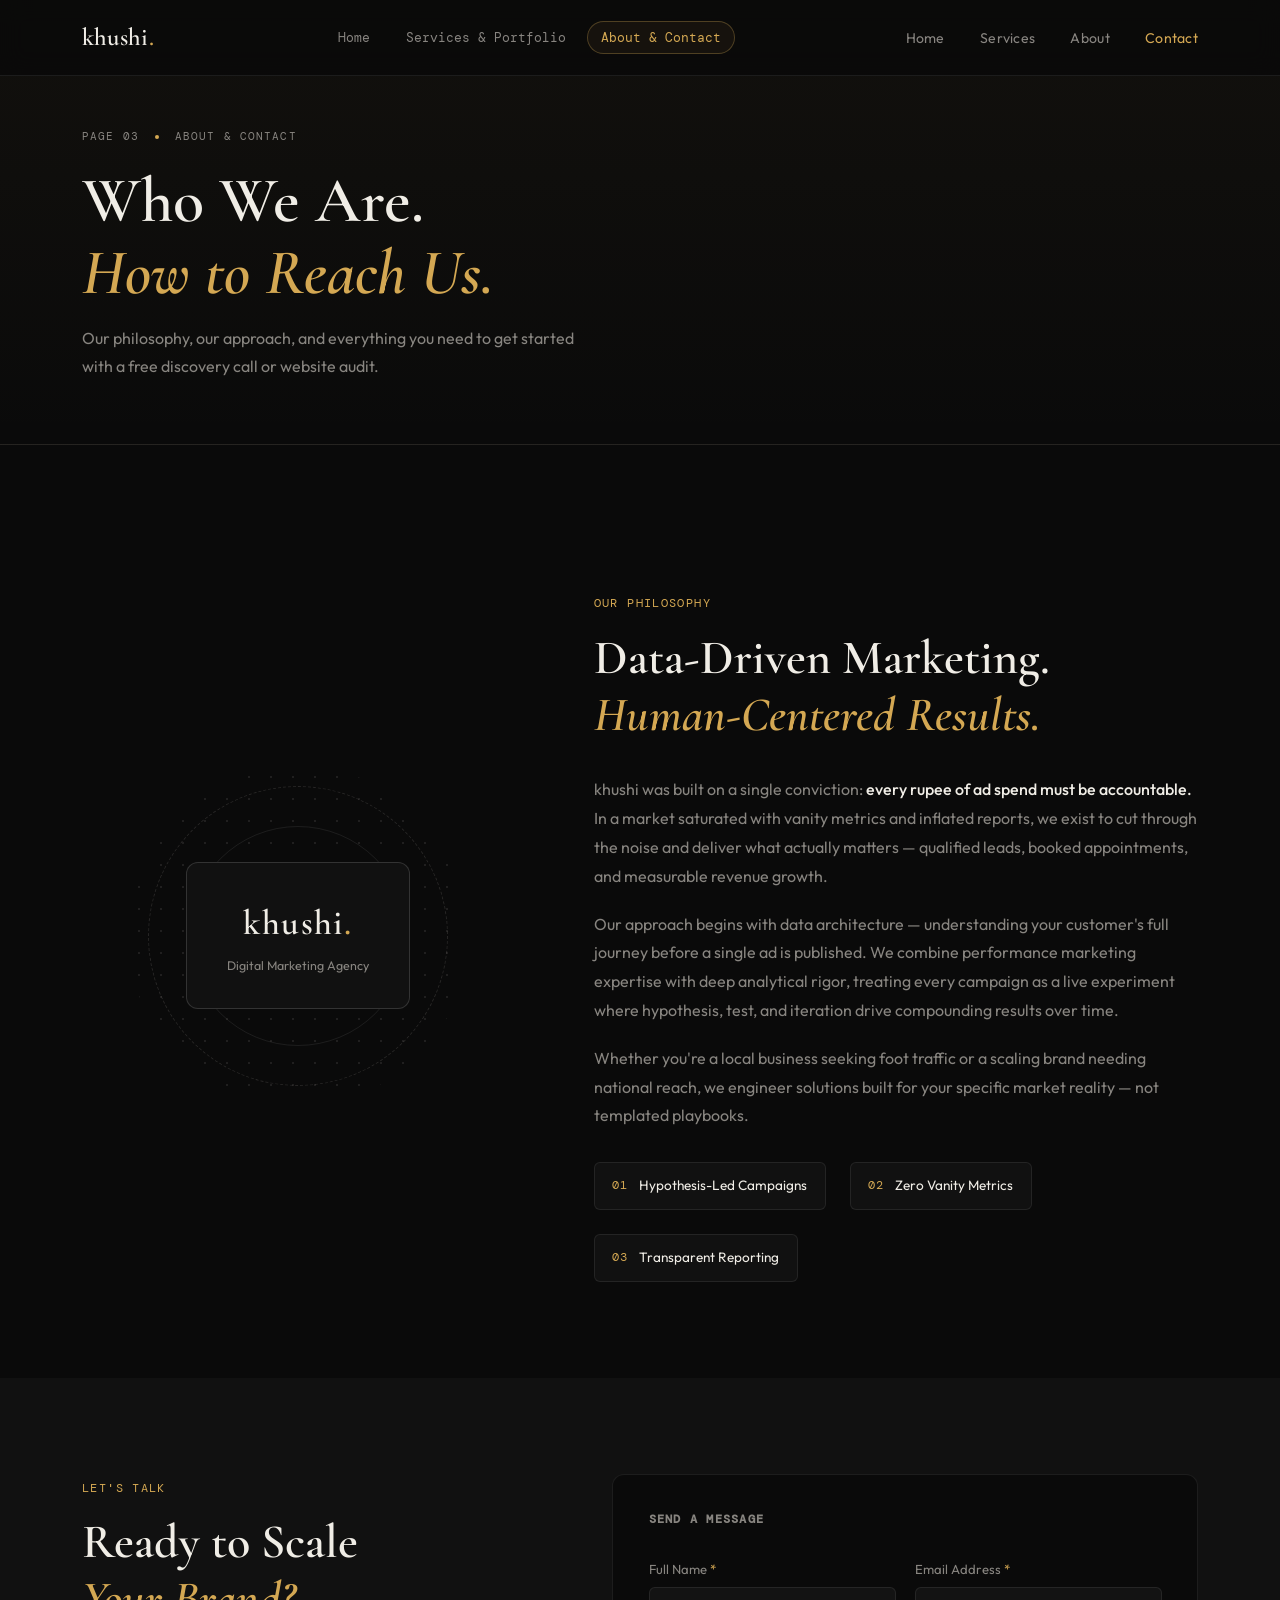
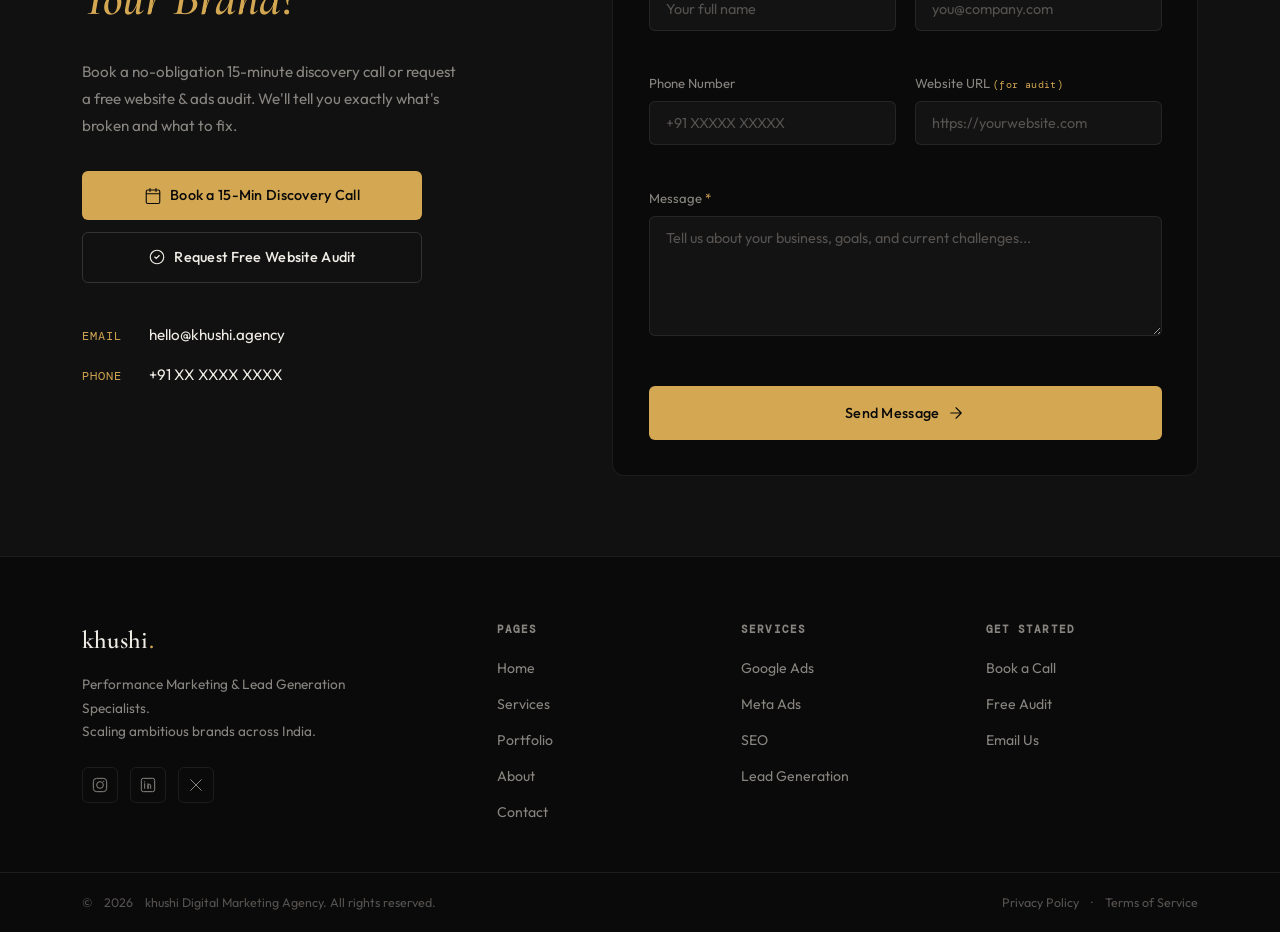
==== about-contact.html @ 688403a4 "Add files via upload" ====
<!DOCTYPE html>
<html lang="en">
<head>
  <meta charset="UTF-8" />
  <meta name="viewport" content="width=device-width, initial-scale=1.0" />
  <meta name="description" content="khushi — About our philosophy and contact us to start your campaign." />
  <title>khushi | About & Contact</title>
  <link rel="preconnect" href="https://fonts.googleapis.com" />
  <link rel="preconnect" href="https://fonts.gstatic.com" crossorigin />
  <link href="https://fonts.googleapis.com/css2?family=Cormorant+Garamond:ital,wght@0,300;0,400;0,600;0,700;1,300;1,400&family=Outfit:wght@300;400;500;600&family=DM+Mono:wght@300;400;500&display=swap" rel="stylesheet" />
  <link rel="stylesheet" href="style.css" />
</head>
<body>

  <!-- HEADER -->
  <header class="site-header" role="banner">
    <nav class="navbar" aria-label="Primary navigation">
      <a href="index.html" class="nav-logo" aria-label="khushi home">
        <span class="logo-text">khushi<span class="logo-dot">.</span></span>
      </a>
      <div class="page-nav" role="navigation" aria-label="Page navigation">
        <a href="index.html" class="page-nav-link">Home</a>
        <a href="services-portfolio.html" class="page-nav-link">Services &amp; Portfolio</a>
        <a href="about-contact.html" class="page-nav-link current">About &amp; Contact</a>
      </div>
      <ul class="nav-links" role="list">
        <li><a href="index.html" class="nav-link">Home</a></li>
        <li><a href="services-portfolio.html" class="nav-link">Services</a></li>
        <li><a href="#about" class="nav-link active">About</a></li>
        <li><a href="#contact" class="nav-link nav-cta">Contact</a></li>
      </ul>
      <button class="burger" aria-label="Toggle navigation menu" aria-expanded="false">
        <span class="burger-bar"></span>
        <span class="burger-bar"></span>
        <span class="burger-bar"></span>
      </button>
    </nav>
  </header>

  <main id="main-content">

    <!-- PAGE HERO -->
    <section class="page-hero">
      <div class="container">
        <div class="page-hero-eyebrow">
          <span>Page 03</span>
          <div class="page-hero-dot"></div>
          <span>About &amp; Contact</span>
        </div>
        <h1 class="page-hero-title">
          Who We Are.<br /><em>How to Reach Us.</em>
        </h1>
        <p class="page-hero-sub">Our philosophy, our approach, and everything you need to get started with a free discovery call or website audit.</p>
      </div>
    </section>

    <!-- ABOUT -->
    <section id="about" class="about" aria-labelledby="about-heading">
      <div class="container about-inner">
        <div class="about-visual reveal" aria-hidden="true">
          <div class="about-badge-wrap">
            <div class="about-badge">
              <span class="badge-main mono">khushi<span>.</span></span>
              <span class="badge-sub">Digital Marketing Agency</span>
            </div>
            <div class="about-ring about-ring-1"></div>
            <div class="about-ring about-ring-2"></div>
            <div class="about-dots-grid"></div>
          </div>
        </div>

        <div class="about-content">
          <div class="section-header section-header--left reveal">
            <span class="section-eyebrow mono">Our Philosophy</span>
            <h2 id="about-heading" class="section-title">
              Data-Driven Marketing.<br /><em>Human-Centered Results.</em>
            </h2>
          </div>

          <div class="about-body reveal reveal-delay-1">
            <p>
              khushi was built on a single conviction: <strong>every rupee of ad spend must be accountable.</strong> In a market saturated with vanity metrics and inflated reports, we exist to cut through the noise and deliver what actually matters — qualified leads, booked appointments, and measurable revenue growth.
            </p>
            <p>
              Our approach begins with data architecture — understanding your customer's full journey before a single ad is published. We combine performance marketing expertise with deep analytical rigor, treating every campaign as a live experiment where hypothesis, test, and iteration drive compounding results over time.
            </p>
            <p>
              Whether you're a local business seeking foot traffic or a scaling brand needing national reach, we engineer solutions built for your specific market reality — not templated playbooks.
            </p>
          </div>

          <div class="about-pillars reveal reveal-delay-2">
            <div class="pillar">
              <span class="pillar-icon mono">01</span>
              <span class="pillar-text">Hypothesis-Led Campaigns</span>
            </div>
            <div class="pillar">
              <span class="pillar-icon mono">02</span>
              <span class="pillar-text">Zero Vanity Metrics</span>
            </div>
            <div class="pillar">
              <span class="pillar-icon mono">03</span>
              <span class="pillar-text">Transparent Reporting</span>
            </div>
          </div>
        </div>
      </div>
    </section>

    <!-- CONTACT -->
    <section id="contact" class="contact" aria-labelledby="contact-heading">
      <div class="container contact-inner">

        <div class="contact-info reveal">
          <div class="section-header section-header--left">
            <span class="section-eyebrow mono">Let's Talk</span>
            <h2 id="contact-heading" class="section-title">
              Ready to Scale<br /><em>Your Brand?</em>
            </h2>
          </div>
          <p class="contact-sub">
            Book a no-obligation 15-minute discovery call or request a free website &amp; ads audit. We'll tell you exactly what's broken and what to fix.
          </p>

          <div class="contact-cta-stack">
            <a href="https://calendly.com/khushi-agency/15min" target="_blank" rel="noopener noreferrer" class="btn btn-primary contact-cta-btn" aria-label="Book on Calendly">
              <svg class="btn-icon" viewBox="0 0 24 24" fill="none" xmlns="http://www.w3.org/2000/svg" aria-hidden="true">
                <rect x="3" y="4" width="18" height="18" rx="2" stroke="currentColor" stroke-width="1.5" fill="none"/>
                <path d="M3 9h18M8 2v4M16 2v4" stroke="currentColor" stroke-width="1.5" stroke-linecap="round"/>
              </svg>
              Book a 15-Min Discovery Call
            </a>
            <a href="#contact-form" class="btn btn-outline contact-cta-btn" aria-label="Request a free audit">
              <svg class="btn-icon" viewBox="0 0 24 24" fill="none" xmlns="http://www.w3.org/2000/svg" aria-hidden="true">
                <path d="M9 12l2 2 4-4M21 12a9 9 0 11-18 0 9 9 0 0118 0z" stroke="currentColor" stroke-width="1.5" stroke-linecap="round" fill="none"/>
              </svg>
              Request Free Website Audit
            </a>
          </div>

          <address class="contact-details" aria-label="Contact information">
            <div class="contact-detail-item">
              <span class="mono contact-label">Email</span>
              <a href="mailto:hello@khushi.agency" class="contact-value">hello@khushi.agency</a>
            </div>
            <div class="contact-detail-item">
              <span class="mono contact-label">Phone</span>
              <a href="tel:+91XXXXXXXXXX" class="contact-value">+91 XX XXXX XXXX</a>
            </div>
          </address>
        </div>

        <div class="contact-form-wrap reveal reveal-delay-1">
          <form id="contact-form" class="contact-form" novalidate aria-labelledby="form-heading">
            <h3 id="form-heading" class="form-heading mono">Send a Message</h3>

            <div class="form-row">
              <div class="form-group">
                <label for="name" class="form-label">Full Name <span aria-label="required">*</span></label>
                <input type="text" id="name" name="name" class="form-input" placeholder="Your full name" required autocomplete="name" />
                <span class="form-error" aria-live="polite" id="name-error"></span>
              </div>
              <div class="form-group">
                <label for="email" class="form-label">Email Address <span aria-label="required">*</span></label>
                <input type="email" id="email" name="email" class="form-input" placeholder="you@company.com" required autocomplete="email" />
                <span class="form-error" aria-live="polite" id="email-error"></span>
              </div>
            </div>

            <div class="form-row">
              <div class="form-group">
                <label for="phone" class="form-label">Phone Number</label>
                <input type="tel" id="phone" name="phone" class="form-input" placeholder="+91 XXXXX XXXXX" autocomplete="tel" />
              </div>
              <div class="form-group">
                <label for="website" class="form-label">Website URL <span class="label-hint mono">(for audit)</span></label>
                <input type="url" id="website" name="website" class="form-input" placeholder="https://yourwebsite.com" autocomplete="url" />
                <span class="form-error" aria-live="polite" id="website-error"></span>
              </div>
            </div>

            <div class="form-group">
              <label for="message" class="form-label">Message <span aria-label="required">*</span></label>
              <textarea id="message" name="message" class="form-input form-textarea" placeholder="Tell us about your business, goals, and current challenges..." required rows="5"></textarea>
              <span class="form-error" aria-live="polite" id="message-error"></span>
            </div>

            <button type="submit" class="btn btn-primary btn-submit">
              Send Message
              <svg class="btn-arrow" viewBox="0 0 24 24" fill="none" xmlns="http://www.w3.org/2000/svg" aria-hidden="true">
                <path d="M5 12h14M12 5l7 7-7 7" stroke="currentColor" stroke-width="1.5" stroke-linecap="round" stroke-linejoin="round"/>
              </svg>
            </button>

            <div class="form-success" id="form-success" role="alert" aria-live="assertive" hidden>
              <svg viewBox="0 0 24 24" fill="none" xmlns="http://www.w3.org/2000/svg" aria-hidden="true">
                <path d="M9 12l2 2 4-4M21 12a9 9 0 11-18 0 9 9 0 0118 0z" stroke="currentColor" stroke-width="1.5" fill="none"/>
              </svg>
              Message sent! We'll be in touch within 24 hours.
            </div>
          </form>
        </div>

      </div>
    </section>

  </main>

  <!-- FOOTER -->
  <footer class="site-footer" role="contentinfo">
    <div class="container footer-inner">
      <div class="footer-brand">
        <a href="index.html" class="nav-logo footer-logo">
          <span class="logo-text">khushi<span class="logo-dot">.</span></span>
        </a>
        <p class="footer-tagline">Performance Marketing &amp; Lead Generation Specialists.<br />Scaling ambitious brands across India.</p>
        <div class="footer-social" aria-label="Social media links">
          <a href="https://www.instagram.com" target="_blank" rel="noopener noreferrer" class="social-link" aria-label="Instagram">
            <svg viewBox="0 0 24 24" fill="none" xmlns="http://www.w3.org/2000/svg"><rect x="2" y="2" width="20" height="20" rx="5" stroke="currentColor" stroke-width="1.5" fill="none"/><circle cx="12" cy="12" r="5" stroke="currentColor" stroke-width="1.5" fill="none"/><circle cx="17.5" cy="6.5" r="1" fill="currentColor"/></svg>
          </a>
          <a href="https://www.linkedin.com" target="_blank" rel="noopener noreferrer" class="social-link" aria-label="LinkedIn">
            <svg viewBox="0 0 24 24" fill="none" xmlns="http://www.w3.org/2000/svg"><rect x="2" y="2" width="20" height="20" rx="3" stroke="currentColor" stroke-width="1.5" fill="none"/><path d="M7 10v7M7 7v.5M12 17v-4a2 2 0 014 0v4M12 10v7" stroke="currentColor" stroke-width="1.5" stroke-linecap="round"/></svg>
          </a>
          <a href="https://twitter.com" target="_blank" rel="noopener noreferrer" class="social-link" aria-label="Twitter/X">
            <svg viewBox="0 0 24 24" fill="none" xmlns="http://www.w3.org/2000/svg"><path d="M4 4l16 16M4 20L20 4" stroke="currentColor" stroke-width="1.5" stroke-linecap="round"/></svg>
          </a>
        </div>
      </div>
      <nav class="footer-nav" aria-label="Footer links">
        <div class="footer-col">
          <h4 class="footer-col-title mono">Pages</h4>
          <ul role="list">
            <li><a href="index.html" class="footer-link">Home</a></li>
            <li><a href="services-portfolio.html" class="footer-link">Services</a></li>
            <li><a href="services-portfolio.html#portfolio" class="footer-link">Portfolio</a></li>
            <li><a href="about-contact.html" class="footer-link">About</a></li>
            <li><a href="#contact" class="footer-link">Contact</a></li>
          </ul>
        </div>
        <div class="footer-col">
          <h4 class="footer-col-title mono">Services</h4>
          <ul role="list">
            <li><a href="services-portfolio.html#services" class="footer-link">Google Ads</a></li>
            <li><a href="services-portfolio.html#services" class="footer-link">Meta Ads</a></li>
            <li><a href="services-portfolio.html#services" class="footer-link">SEO</a></li>
            <li><a href="services-portfolio.html#services" class="footer-link">Lead Generation</a></li>
          </ul>
        </div>
        <div class="footer-col">
          <h4 class="footer-col-title mono">Get Started</h4>
          <ul role="list">
            <li><a href="https://calendly.com/khushi-agency/15min" target="_blank" rel="noopener noreferrer" class="footer-link">Book a Call</a></li>
            <li><a href="#contact" class="footer-link">Free Audit</a></li>
            <li><a href="mailto:hello@khushi.agency" class="footer-link">Email Us</a></li>
          </ul>
        </div>
      </nav>
    </div>
    <div class="footer-bottom">
      <div class="container footer-bottom-inner">
        <p class="footer-copy">&copy; <span id="year"></span> khushi Digital Marketing Agency. All rights reserved.</p>
        <p class="footer-legal">
          <a href="#" class="footer-link-sm">Privacy Policy</a>
          <span aria-hidden="true">·</span>
          <a href="#" class="footer-link-sm">Terms of Service</a>
        </p>
      </div>
    </div>
  </footer>

  <script src="script.js"></script>
</body>
</html>
---- style.css ----
/* ============================================================
   KHUSHI AGENCY — style.css
   3-Page: index.html | services-portfolio.html | about-contact.html
   ============================================================ */

/* ─── RESET & BASE ─────────────────────────────────────────── */
*, *::before, *::after { box-sizing: border-box; margin: 0; padding: 0; }

:root {
  --clr-bg:        #0a0a0a;
  --clr-surface:   #111111;
  --clr-border:    rgba(255,255,255,0.08);
  --clr-border-md: rgba(255,255,255,0.14);
  --clr-accent:    #d4a853;        /* gold */
  --clr-accent2:   #b8934a;
  --clr-text:      #f0ede6;
  --clr-muted:     #888580;
  --clr-dim:       #555250;
  --ff-serif:      'Cormorant Garamond', Georgia, serif;
  --ff-sans:       'Outfit', system-ui, sans-serif;
  --ff-mono:       'DM Mono', 'Courier New', monospace;
  --radius:        6px;
  --radius-lg:     12px;
  --trans:         0.3s ease;
}

html { scroll-behavior: smooth; font-size: 16px; }

body {
  font-family: var(--ff-sans);
  background: var(--clr-bg);
  color: var(--clr-text);
  line-height: 1.6;
  overflow-x: hidden;
  -webkit-font-smoothing: antialiased;
}

img { display: block; max-width: 100%; }
a { color: inherit; text-decoration: none; }
ul { list-style: none; }
button { cursor: pointer; border: none; background: none; font: inherit; }

.mono { font-family: var(--ff-mono); font-size: 0.78em; letter-spacing: 0.04em; }
.container { max-width: 1180px; margin: 0 auto; padding: 0 2rem; }

/* ─── HEADER / NAV ─────────────────────────────────────────── */
.site-header {
  position: fixed; top: 0; left: 0; right: 0; z-index: 100;
  padding: 1.1rem 0;
  border-bottom: 1px solid var(--clr-border);
  background: rgba(10,10,10,0.88);
  backdrop-filter: blur(12px);
  -webkit-backdrop-filter: blur(12px);
}
.navbar { display: flex; align-items: center; justify-content: space-between; max-width: 1180px; margin: 0 auto; padding: 0 2rem; }

.nav-logo { display: flex; align-items: center; }
.logo-text { font-family: var(--ff-serif); font-size: 1.55rem; font-weight: 600; color: var(--clr-text); letter-spacing: 0.01em; }
.logo-dot { color: var(--clr-accent); }

.nav-links { display: flex; align-items: center; gap: 2.2rem; }
.nav-link { font-size: 0.88rem; font-weight: 400; color: var(--clr-muted); transition: color var(--trans); letter-spacing: 0.02em; }
.nav-link:hover, .nav-link.active { color: var(--clr-text); }
.nav-cta { color: var(--clr-accent) !important; }

.burger { display: none; flex-direction: column; gap: 5px; padding: 4px; }
.burger-bar { width: 22px; height: 1.5px; background: var(--clr-text); transition: var(--trans); }

/* ─── PAGE NAVIGATION PILLS ────────────────────────────────── */
.page-nav {
  display: flex; align-items: center; gap: 0.5rem;
}
.page-nav-link {
  font-size: 0.82rem; font-family: var(--ff-mono); color: var(--clr-muted);
  padding: 0.3rem 0.8rem; border-radius: 20px;
  border: 1px solid transparent;
  transition: var(--trans);
}
.page-nav-link:hover { color: var(--clr-text); }
.page-nav-link.current {
  color: var(--clr-accent); border-color: rgba(212,168,83,0.3);
  background: rgba(212,168,83,0.06);
}

/* ─── SECTION SHARED ────────────────────────────────────────── */
.section-eyebrow {
  display: inline-block; font-size: 0.72rem; color: var(--clr-accent);
  text-transform: uppercase; letter-spacing: 0.12em; margin-bottom: 1rem;
}
.section-title {
  font-family: var(--ff-serif); font-size: clamp(2rem, 4vw, 3rem);
  font-weight: 600; line-height: 1.18; color: var(--clr-text);
  margin-bottom: 1rem;
}
.section-title em { font-style: italic; color: var(--clr-accent); }
.section-sub { font-size: 1rem; color: var(--clr-muted); max-width: 520px; }
.section-header { margin-bottom: 4rem; }
.section-header--left { margin-bottom: 2rem; }

/* ─── BTNS ─────────────────────────────────────────────────── */
.btn {
  display: inline-flex; align-items: center; gap: 0.5rem;
  padding: 0.8rem 1.8rem; border-radius: var(--radius);
  font-size: 0.9rem; font-weight: 500; letter-spacing: 0.02em;
  transition: all var(--trans);
}
.btn-primary {
  background: var(--clr-accent); color: #0a0a0a;
}
.btn-primary:hover { background: var(--clr-accent2); transform: translateY(-1px); }
.btn-outline {
  border: 1px solid var(--clr-border-md); color: var(--clr-text);
}
.btn-outline:hover { border-color: var(--clr-accent); color: var(--clr-accent); }
.btn-icon { width: 18px; height: 18px; }
.btn-arrow { width: 18px; height: 18px; }

/* ─── REVEAL ANIMATION ──────────────────────────────────────── */
.reveal {
  opacity: 0; transform: translateY(24px);
  transition: opacity 0.7s ease, transform 0.7s ease;
}
.reveal.visible { opacity: 1; transform: translateY(0); }
.reveal-delay-1 { transition-delay: 0.1s; }
.reveal-delay-2 { transition-delay: 0.2s; }
.reveal-delay-3 { transition-delay: 0.3s; }
.reveal-delay-4 { transition-delay: 0.4s; }

/* ═══════════════════════════════════════════════════════════════
   PAGE 1 — HOME (index.html)
═══════════════════════════════════════════════════════════════ */

/* HERO */
.hero {
  min-height: 100vh; display: flex; align-items: center;
  position: relative; overflow: hidden;
  padding: 8rem 0 5rem;
}
.hero-grid-bg {
  position: absolute; inset: 0;
  background-image:
    linear-gradient(rgba(255,255,255,0.025) 1px, transparent 1px),
    linear-gradient(90deg, rgba(255,255,255,0.025) 1px, transparent 1px);
  background-size: 60px 60px;
  pointer-events: none;
}
.hero-grid-bg::after {
  content: '';
  position: absolute; inset: 0;
  background: radial-gradient(ellipse 80% 70% at 50% 40%, transparent 40%, var(--clr-bg) 100%);
}
.hero-particles {
  position: absolute; inset: 0; pointer-events: none;
}
.hero-particles span {
  position: absolute; width: 2px; height: 2px;
  background: var(--clr-accent); border-radius: 50%;
  opacity: 0.4; animation: float 8s ease-in-out infinite;
}
.hero-particles span:nth-child(1) { top: 18%; left: 12%; animation-delay: 0s; }
.hero-particles span:nth-child(2) { top: 35%; left: 78%; animation-delay: 1.2s; }
.hero-particles span:nth-child(3) { top: 65%; left: 22%; animation-delay: 2.4s; }
.hero-particles span:nth-child(4) { top: 72%; left: 68%; animation-delay: 0.8s; }
.hero-particles span:nth-child(5) { top: 28%; left: 55%; animation-delay: 3.2s; }
.hero-particles span:nth-child(6) { top: 82%; left: 45%; animation-delay: 1.6s; }
.hero-particles span:nth-child(7) { top: 12%; left: 88%; animation-delay: 2.0s; }
.hero-particles span:nth-child(8) { top: 52%; left: 8%;  animation-delay: 0.4s; }

@keyframes float {
  0%, 100% { transform: translateY(0) scale(1); opacity: 0.4; }
  50%       { transform: translateY(-18px) scale(1.5); opacity: 0.7; }
}

.hero-content { position: relative; z-index: 2; max-width: 760px; }

.hero-eyebrow {
  display: flex; align-items: center; gap: 1rem;
  margin-bottom: 1.6rem; color: var(--clr-muted); font-size: 0.75rem;
  text-transform: uppercase; letter-spacing: 0.1em;
}
.eyebrow-line {
  flex: 1; max-width: 48px; height: 1px; background: var(--clr-dim);
}

/* ── HERO H1 FIX: tight line-height, all lines same accent color ── */
.hero-h1 {
  font-family: var(--ff-serif);
  font-size: clamp(2.6rem, 6vw, 4.8rem);
  font-weight: 600;
  /* tighter overall line-height */
  line-height: 1.05;
  /* reduce gap specifically between lines 2 and 3 */
  color: var(--clr-accent);   /* ALL text same gold color */
  margin-bottom: 1.8rem;
}
/* "Scale Your Brand:" — keep it the same gold, no override needed */
.hero-h1 em {
  font-style: italic;
  color: var(--clr-accent);   /* same gold as everything else */
}
/* "& Lead Generation" sits on its own line; reduce its top spacing */
.hero-h1 .line-tight {
  display: block;
  margin-top: -0.08em;  /* pull "Lead Generation" closer to "Performance Marketing" */
}

.hero-sub {
  font-size: 1.05rem; color: var(--clr-muted); max-width: 560px;
  line-height: 1.75; margin-bottom: 2.2rem;
}

.hero-stats {
  display: flex; align-items: center; gap: 0;
  margin-bottom: 2.8rem;
  padding: 1.5rem 2rem;
  border: 1px solid var(--clr-border);
  border-radius: var(--radius-lg);
  background: rgba(255,255,255,0.02);
  width: fit-content;
}
.stat { text-align: center; padding: 0 2rem; }
.stat:first-child { padding-left: 0; }
.stat:last-child  { padding-right: 0; }
.stat-num { display: block; font-size: 2rem; font-weight: 500; color: var(--clr-accent); letter-spacing: -0.02em; }
.stat-label { font-size: 0.78rem; color: var(--clr-muted); margin-top: 0.2rem; text-transform: uppercase; letter-spacing: 0.06em; }
.stat-divider { width: 1px; height: 44px; background: var(--clr-border); flex-shrink: 0; }

.hero-ctas { display: flex; gap: 1rem; flex-wrap: wrap; }

.hero-scroll-cue {
  position: absolute; bottom: 2.5rem; left: 50%; transform: translateX(-50%);
  display: flex; flex-direction: column; align-items: center; gap: 0.6rem;
  color: var(--clr-dim); font-size: 0.65rem; text-transform: uppercase; letter-spacing: 0.12em;
}
.scroll-line {
  width: 1px; height: 40px; background: linear-gradient(to bottom, var(--clr-dim), transparent);
  animation: scrollPulse 2s ease-in-out infinite;
}
@keyframes scrollPulse { 0%, 100% { opacity: 0.4; } 50% { opacity: 1; } }

/* ─── HOME FEATURES / OVERVIEW SECTION ─────────────────────── */
.home-overview { padding: 6rem 0; }
.overview-grid {
  display: grid; grid-template-columns: repeat(auto-fit, minmax(240px, 1fr));
  gap: 1.5rem; margin-top: 3.5rem;
}
.overview-card {
  padding: 2rem; border: 1px solid var(--clr-border);
  border-radius: var(--radius-lg); background: var(--clr-surface);
  transition: border-color var(--trans), transform var(--trans);
}
.overview-card:hover { border-color: var(--clr-border-md); transform: translateY(-3px); }
.overview-card-icon {
  width: 44px; height: 44px; display: flex; align-items: center; justify-content: center;
  background: rgba(212,168,83,0.1); border-radius: var(--radius);
  color: var(--clr-accent); margin-bottom: 1.2rem;
}
.overview-card-icon svg { width: 22px; height: 22px; }
.overview-card-title { font-family: var(--ff-serif); font-size: 1.2rem; font-weight: 600; margin-bottom: 0.6rem; }
.overview-card-desc { font-size: 0.9rem; color: var(--clr-muted); line-height: 1.65; }

/* ─── HOME TRUST BAR ─────────────────────────────────────────── */
.trust-bar {
  padding: 3.5rem 0;
  border-top: 1px solid var(--clr-border);
  border-bottom: 1px solid var(--clr-border);
}
.trust-inner {
  display: flex; align-items: center; justify-content: center;
  gap: 4rem; flex-wrap: wrap;
}
.trust-item { text-align: center; }
.trust-num { font-family: var(--ff-serif); font-size: 2.5rem; font-weight: 600; color: var(--clr-accent); display: block; }
.trust-lbl { font-size: 0.78rem; color: var(--clr-muted); text-transform: uppercase; letter-spacing: 0.08em; }

/* ═══════════════════════════════════════════════════════════════
   PAGE 2 — SERVICES & PORTFOLIO
═══════════════════════════════════════════════════════════════ */

/* SERVICES */
.services { padding: 9rem 0 6rem; }
.services-grid {
  display: grid; grid-template-columns: repeat(auto-fit, minmax(260px, 1fr));
  gap: 1.5rem;
}
.service-card {
  position: relative; overflow: hidden;
  padding: 2.2rem 2rem;
  border: 1px solid var(--clr-border);
  border-radius: var(--radius-lg);
  background: var(--clr-surface);
  transition: border-color var(--trans), transform var(--trans);
}
.service-card:hover { border-color: rgba(212,168,83,0.3); transform: translateY(-4px); }
.service-icon {
  width: 48px; height: 48px; display: flex; align-items: center; justify-content: center;
  background: rgba(212,168,83,0.08); border-radius: var(--radius);
  color: var(--clr-accent); margin-bottom: 1rem;
}
.service-icon svg { width: 24px; height: 24px; }
.service-num {
  position: absolute; top: 1.8rem; right: 2rem;
  font-size: 0.68rem; color: var(--clr-dim); letter-spacing: 0.06em;
}
.service-title { font-family: var(--ff-serif); font-size: 1.35rem; font-weight: 600; margin-bottom: 0.8rem; }
.service-desc { font-size: 0.9rem; color: var(--clr-muted); line-height: 1.7; margin-bottom: 1.4rem; }
.service-tags { display: flex; flex-wrap: wrap; gap: 0.4rem; }
.service-tags li {
  font-size: 0.72rem; font-family: var(--ff-mono);
  padding: 0.25rem 0.7rem; border-radius: 20px;
  border: 1px solid var(--clr-border); color: var(--clr-muted);
}
.service-hover-line {
  position: absolute; bottom: 0; left: 0; right: 0; height: 2px;
  background: var(--clr-accent); transform: scaleX(0); transform-origin: left;
  transition: transform 0.4s ease;
}
.service-card:hover .service-hover-line { transform: scaleX(1); }

/* PORTFOLIO */
.portfolio { padding: 6rem 0; background: var(--clr-surface); }
.portfolio-grid {
  display: grid; grid-template-columns: repeat(auto-fit, minmax(280px, 1fr));
  gap: 1.5rem;
}
.portfolio-card {
  border: 1px solid var(--clr-border);
  border-radius: var(--radius-lg); overflow: hidden;
  background: var(--clr-bg);
  transition: border-color var(--trans), transform var(--trans);
}
.portfolio-card:hover { border-color: var(--clr-border-md); transform: translateY(-3px); }
.portfolio-img-wrap { position: relative; }
.portfolio-img-placeholder {
  height: 160px; display: flex; align-items: center; justify-content: center;
  background: rgba(255,255,255,0.03);
  border-bottom: 1px solid var(--clr-border);
}
.placeholder-inner { display: flex; flex-direction: column; align-items: center; gap: 0.6rem; color: var(--clr-dim); }
.placeholder-inner svg { width: 36px; height: 36px; }
.placeholder-inner span { font-size: 0.68rem; }
.portfolio-overlay { position: absolute; inset: 0; background: rgba(10,10,10,0.4); pointer-events: none; }
.portfolio-body { padding: 1.4rem; }
.portfolio-meta { display: flex; gap: 0.6rem; flex-wrap: wrap; margin-bottom: 0.7rem; }
.portfolio-channel,
.portfolio-location { font-size: 0.68rem; color: var(--clr-accent); }
.portfolio-location { color: var(--clr-muted); }
.portfolio-title { font-family: var(--ff-serif); font-size: 1.15rem; font-weight: 600; margin-bottom: 0.6rem; }
.portfolio-challenge,
.portfolio-result { font-size: 0.85rem; color: var(--clr-muted); margin-bottom: 0.5rem; line-height: 1.6; }
.portfolio-result { color: var(--clr-text); }
.portfolio-tags { display: flex; flex-wrap: wrap; gap: 0.35rem; margin-top: 1rem; }
.tag {
  font-size: 0.68rem; font-family: var(--ff-mono);
  padding: 0.2rem 0.55rem; border-radius: 20px;
  border: 1px solid var(--clr-border); color: var(--clr-muted);
}
.tag-highlight {
  border-color: rgba(212,168,83,0.4); color: var(--clr-accent);
  background: rgba(212,168,83,0.07);
}

/* ═══════════════════════════════════════════════════════════════
   PAGE 3 — ABOUT & CONTACT
═══════════════════════════════════════════════════════════════ */

/* ABOUT */
.about { padding: 9rem 0 6rem; }
.about-inner { display: grid; grid-template-columns: 1fr 1.4fr; gap: 5rem; align-items: center; }

.about-badge-wrap { position: relative; display: flex; justify-content: center; align-items: center; height: 280px; }
.about-badge {
  position: relative; z-index: 3;
  text-align: center; padding: 2rem 2.5rem;
  border: 1px solid var(--clr-border-md); border-radius: var(--radius-lg);
  background: var(--clr-surface);
}
.badge-main { font-family: var(--ff-serif); font-size: 2.2rem; font-weight: 600; display: block; }
.badge-main span { color: var(--clr-accent); }
.badge-sub { font-size: 0.78rem; color: var(--clr-muted); margin-top: 0.3rem; display: block; }
.about-ring {
  position: absolute; border-radius: 50%;
  border: 1px solid var(--clr-border); pointer-events: none;
}
.about-ring-1 { width: 220px; height: 220px; animation: rotateSlow 20s linear infinite; }
.about-ring-2 { width: 300px; height: 300px; border-style: dashed; border-color: var(--clr-dim); opacity: 0.4; animation: rotateSlow 30s linear infinite reverse; }
.about-dots-grid {
  position: absolute; inset: 0;
  background-image: radial-gradient(circle, var(--clr-dim) 1px, transparent 1px);
  background-size: 22px 22px; opacity: 0.3;
  border-radius: 50%; width: 340px; height: 340px;
  left: 50%; top: 50%; transform: translate(-50%, -50%);
}
@keyframes rotateSlow { from { transform: rotate(0deg); } to { transform: rotate(360deg); } }

.about-body p { font-size: 1rem; color: var(--clr-muted); line-height: 1.8; margin-bottom: 1.2rem; }
.about-body p strong { color: var(--clr-text); font-weight: 500; }
.about-pillars { display: flex; gap: 1.5rem; flex-wrap: wrap; margin-top: 2rem; }
.pillar {
  display: flex; align-items: center; gap: 0.75rem;
  padding: 0.75rem 1.1rem; border: 1px solid var(--clr-border);
  border-radius: var(--radius); background: var(--clr-surface);
}
.pillar-icon { color: var(--clr-accent); font-size: 0.72rem; }
.pillar-text { font-size: 0.85rem; color: var(--clr-text); }

/* CONTACT */
.contact { padding: 6rem 0 5rem; background: var(--clr-surface); }
.contact-inner { display: grid; grid-template-columns: 1fr 1.3fr; gap: 5rem; align-items: start; }
.contact-sub { font-size: 0.95rem; color: var(--clr-muted); line-height: 1.75; margin-bottom: 2rem; max-width: 380px; }
.contact-cta-stack { display: flex; flex-direction: column; gap: 0.75rem; margin-bottom: 2.5rem; }
.contact-cta-btn { width: 100%; max-width: 340px; justify-content: center; }
.contact-details { font-style: normal; display: flex; flex-direction: column; gap: 1rem; }
.contact-detail-item { display: flex; gap: 1.2rem; align-items: baseline; }
.contact-label { font-size: 0.72rem; color: var(--clr-accent); text-transform: uppercase; letter-spacing: 0.08em; min-width: 48px; }
.contact-value { font-size: 0.95rem; color: var(--clr-text); }
.contact-value:hover { color: var(--clr-accent); }

/* FORM */
.contact-form-wrap {
  background: var(--clr-bg); border: 1px solid var(--clr-border);
  border-radius: var(--radius-lg); padding: 2.2rem;
}
.form-heading { font-size: 0.78rem; color: var(--clr-muted); text-transform: uppercase; letter-spacing: 0.1em; margin-bottom: 1.8rem; }
.form-row { display: grid; grid-template-columns: 1fr 1fr; gap: 1.2rem; }
.form-group { display: flex; flex-direction: column; gap: 0.45rem; margin-bottom: 1.2rem; }
.form-label { font-size: 0.82rem; color: var(--clr-muted); }
.form-label span { color: var(--clr-accent); }
.label-hint { color: var(--clr-dim); }
.form-input {
  background: rgba(255,255,255,0.04); border: 1px solid var(--clr-border);
  border-radius: var(--radius); padding: 0.75rem 1rem;
  color: var(--clr-text); font-size: 0.9rem; font-family: var(--ff-sans);
  transition: border-color var(--trans);
  outline: none; width: 100%;
}
.form-input:focus { border-color: rgba(212,168,83,0.5); background: rgba(212,168,83,0.03); }
.form-input::placeholder { color: var(--clr-dim); }
.form-textarea { resize: vertical; min-height: 120px; }
.form-error { font-size: 0.75rem; color: #e57373; min-height: 1rem; }
.btn-submit { width: 100%; justify-content: center; padding: 0.95rem; margin-top: 0.5rem; }
.form-success {
  display: flex; align-items: center; gap: 0.75rem;
  padding: 1rem; margin-top: 1rem;
  background: rgba(45,200,120,0.1); border: 1px solid rgba(45,200,120,0.2);
  border-radius: var(--radius); font-size: 0.9rem; color: #6ee09e;
}
.form-success[hidden] { display: none; }
.form-success svg { width: 20px; height: 20px; flex-shrink: 0; }

/* ─── FOOTER ─────────────────────────────────────────────────── */
.site-footer { padding: 4rem 0 0; border-top: 1px solid var(--clr-border); }
.footer-inner { display: grid; grid-template-columns: 1fr 2fr; gap: 4rem; padding-bottom: 3rem; }
.footer-tagline { font-size: 0.85rem; color: var(--clr-muted); line-height: 1.7; margin: 0.8rem 0 1.5rem; max-width: 280px; }
.footer-social { display: flex; gap: 0.75rem; }
.social-link {
  width: 36px; height: 36px; display: flex; align-items: center; justify-content: center;
  border: 1px solid var(--clr-border); border-radius: var(--radius); color: var(--clr-muted);
  transition: var(--trans);
}
.social-link:hover { color: var(--clr-accent); border-color: rgba(212,168,83,0.3); }
.social-link svg { width: 16px; height: 16px; }
.footer-nav { display: grid; grid-template-columns: repeat(3, 1fr); gap: 2rem; }
.footer-col-title { font-size: 0.7rem; text-transform: uppercase; letter-spacing: 0.1em; color: var(--clr-muted); margin-bottom: 1rem; }
.footer-col ul { display: flex; flex-direction: column; gap: 0.65rem; }
.footer-link { font-size: 0.88rem; color: var(--clr-muted); transition: color var(--trans); }
.footer-link:hover { color: var(--clr-text); }
.footer-bottom {
  border-top: 1px solid var(--clr-border); padding: 1.2rem 0;
}
.footer-bottom-inner { display: flex; justify-content: space-between; align-items: center; flex-wrap: wrap; gap: 0.5rem; }
.footer-copy, .footer-legal { font-size: 0.78rem; color: var(--clr-dim); display: flex; gap: 0.75rem; align-items: center; }
.footer-link-sm { font-size: 0.78rem; color: var(--clr-dim); transition: color var(--trans); }
.footer-link-sm:hover { color: var(--clr-muted); }

/* ─── PAGE HERO (inner pages) ───────────────────────────────── */
.page-hero {
  padding: 8rem 0 4rem;
  border-bottom: 1px solid var(--clr-border);
  background: linear-gradient(to bottom, rgba(212,168,83,0.04), transparent);
}
.page-hero-eyebrow { display: flex; align-items: center; gap: 1rem; margin-bottom: 1.2rem; }
.page-hero-eyebrow span { font-size: 0.7rem; font-family: var(--ff-mono); color: var(--clr-muted); text-transform: uppercase; letter-spacing: 0.1em; }
.page-hero-dot { width: 4px; height: 4px; background: var(--clr-accent); border-radius: 50%; }
.page-hero-title { font-family: var(--ff-serif); font-size: clamp(2.4rem, 5vw, 4rem); font-weight: 600; line-height: 1.12; color: var(--clr-text); }
.page-hero-title em { color: var(--clr-accent); font-style: italic; }
.page-hero-sub { font-size: 1rem; color: var(--clr-muted); margin-top: 1rem; max-width: 520px; line-height: 1.75; }

/* ─── RESPONSIVE ─────────────────────────────────────────────── */
@media (max-width: 900px) {
  .about-inner { grid-template-columns: 1fr; gap: 3rem; }
  .contact-inner { grid-template-columns: 1fr; gap: 3rem; }
  .footer-inner { grid-template-columns: 1fr; gap: 2.5rem; }
  .footer-nav { grid-template-columns: repeat(2, 1fr); }
  .about-visual { display: none; }
}

@media (max-width: 680px) {
  .nav-links { display: none; flex-direction: column; position: fixed; top: 0; right: 0; bottom: 0; width: 260px; background: var(--clr-surface); border-left: 1px solid var(--clr-border); padding: 5rem 2rem 2rem; gap: 1.5rem; z-index: 200; transform: translateX(100%); transition: transform var(--trans); }
  .nav-links.open { display: flex; transform: translateX(0); }
  .burger { display: flex; }
  .hero-stats { flex-direction: column; gap: 1.5rem; width: 100%; }
  .stat-divider { width: 100%; height: 1px; }
  .form-row { grid-template-columns: 1fr; }
  .hero-h1 { font-size: clamp(2rem, 8vw, 3.2rem); }
  .trust-inner { gap: 2rem; }
  .footer-nav { grid-template-columns: 1fr 1fr; }
  .page-nav { display: none; }
}
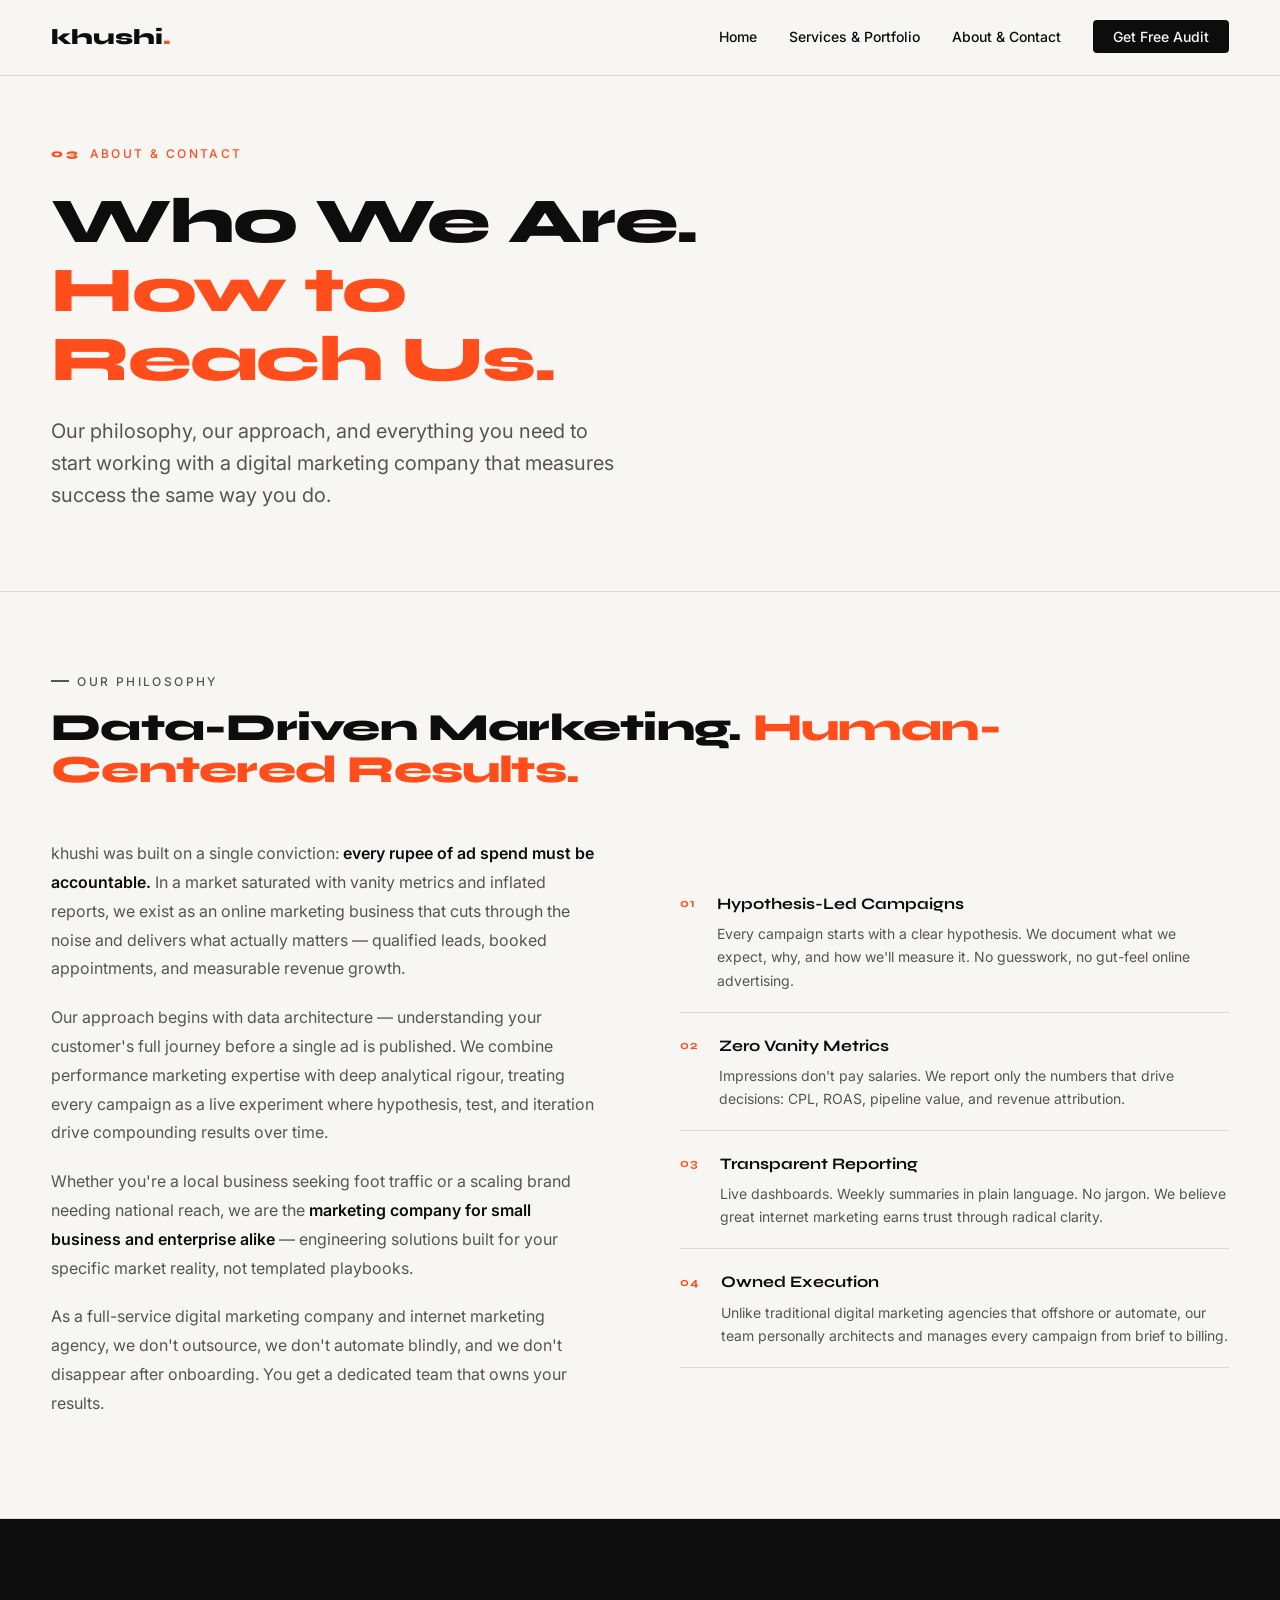
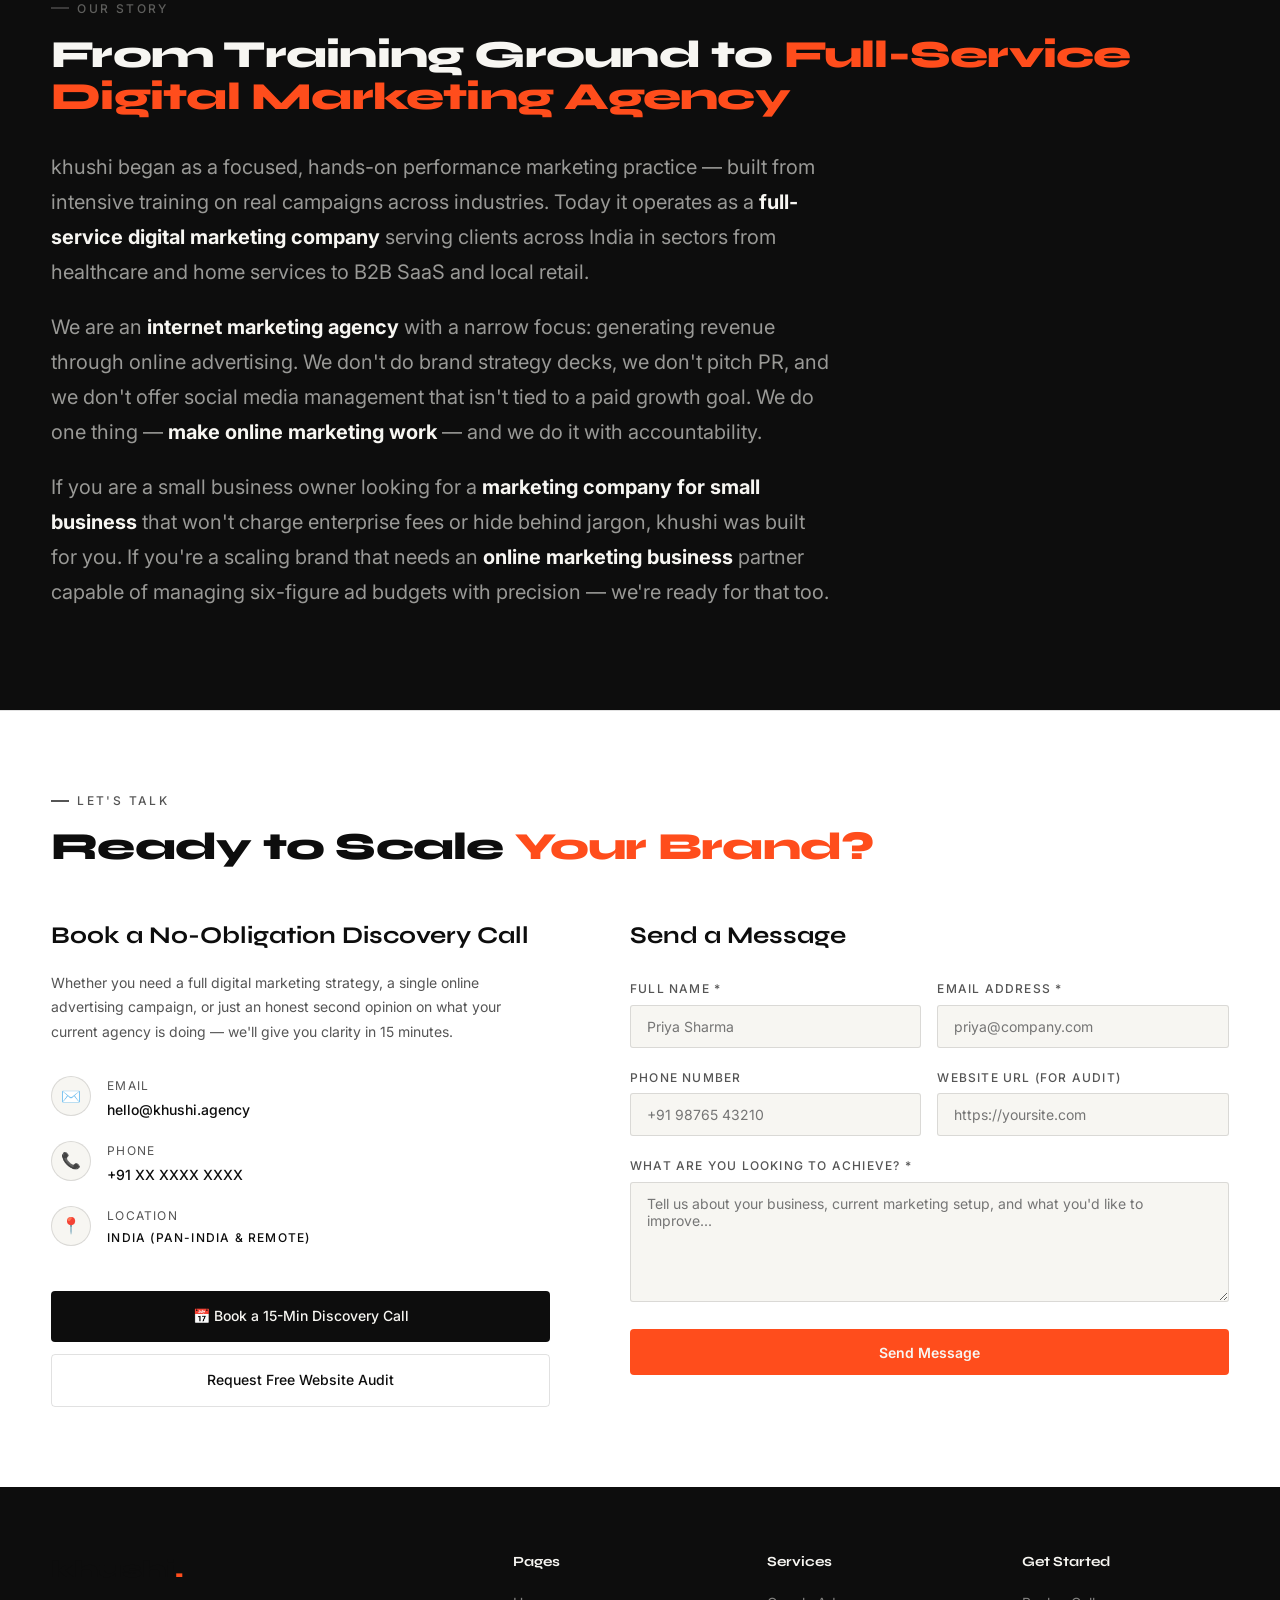
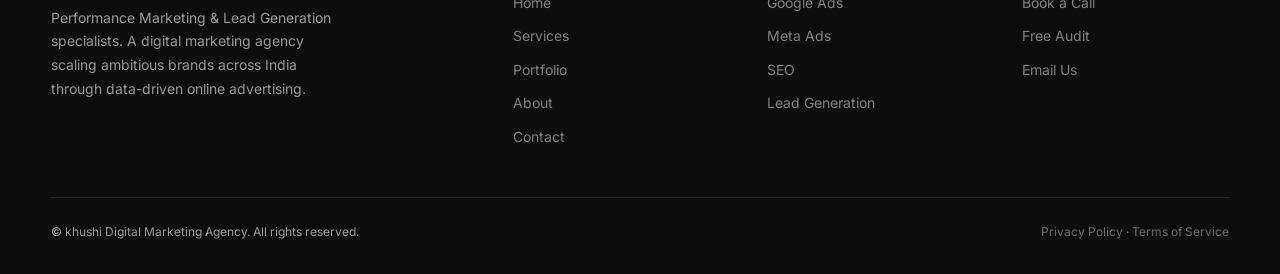
==== commit 08f5e910: "Add files via upload" ====
--- a/about-contact.html
+++ b/about-contact.html
@@ -3,271 +3,389 @@
 <head>
   <meta charset="UTF-8" />
   <meta name="viewport" content="width=device-width, initial-scale=1.0" />
-  <meta name="description" content="khushi — About our philosophy and contact us to start your campaign." />
-  <title>khushi | About & Contact</title>
+  <title>khushi | About & Contact — Digital Marketing Agency India</title>
+  <meta name="description" content="Learn about khushi — an online marketing business and digital marketing company helping small businesses and brands across India grow with data-driven performance marketing." />
+  <meta name="keywords" content="digital marketing agency India, internet marketing company, online marketing business, marketing company for small business, about khushi agency" />
+  <link rel="canonical" href="https://khushi.agency/about-contact.html" />
+
   <link rel="preconnect" href="https://fonts.googleapis.com" />
   <link rel="preconnect" href="https://fonts.gstatic.com" crossorigin />
-  <link href="https://fonts.googleapis.com/css2?family=Cormorant+Garamond:ital,wght@0,300;0,400;0,600;0,700;1,300;1,400&family=Outfit:wght@300;400;500;600&family=DM+Mono:wght@300;400;500&display=swap" rel="stylesheet" />
-  <link rel="stylesheet" href="style.css" />
+  <link href="https://fonts.googleapis.com/css2?family=Syne:wght@400;600;700;800&family=Inter:wght@300;400;500&display=swap" rel="stylesheet" />
+
+  <style>
+    *, *::before, *::after { box-sizing: border-box; margin: 0; padding: 0; }
+    :root {
+      --ink: #0D0D0D; --paper: #F7F6F2; --accent: #FF4D1C; --accent2: #1A1AFF;
+      --mid: #555; --border: rgba(13,13,13,0.12);
+      --fs-xs: 0.75rem; --fs-sm: 0.875rem; --fs-base: 1rem;
+      --fs-lg: 1.25rem; --fs-xl: 1.5rem; --fs-2xl: 2rem;
+    }
+    html { scroll-behavior: smooth; }
+    body { font-family: 'Inter', sans-serif; background: var(--paper); color: var(--ink); line-height: 1.6; overflow-x: hidden; }
+
+    nav {
+      position: fixed; top: 0; left: 0; right: 0; z-index: 100;
+      display: flex; align-items: center; justify-content: space-between;
+      padding: 1.25rem 4vw;
+      background: rgba(247,246,242,0.92); backdrop-filter: blur(12px);
+      border-bottom: 1px solid var(--border);
+    }
+    .nav-logo { font-family: 'Syne', sans-serif; font-weight: 800; font-size: 1.35rem; color: var(--ink); text-decoration: none; }
+    .nav-logo span { color: var(--accent); }
+    .nav-links { display: flex; gap: 2rem; list-style: none; }
+    .nav-links a { font-size: var(--fs-sm); font-weight: 500; color: var(--ink); text-decoration: none; transition: color 0.2s; }
+    .nav-links a:hover { color: var(--accent); }
+    .nav-cta { background: var(--ink); color: var(--paper) !important; padding: 0.5rem 1.25rem; border-radius: 4px; }
+    .nav-cta:hover { background: var(--accent) !important; }
+
+    .page-hero {
+      padding: 9rem 4vw 5rem;
+      border-bottom: 1px solid var(--border);
+    }
+    .page-label {
+      font-size: var(--fs-xs); letter-spacing: 0.2em; text-transform: uppercase;
+      color: var(--accent); font-weight: 500; margin-bottom: 1.5rem;
+      display: flex; align-items: center; gap: 0.6rem;
+    }
+    .page-label::before { content: '03'; font-family: 'Syne', sans-serif; font-weight: 800; font-size: 0.7rem; }
+    h1 {
+      font-family: 'Syne', sans-serif;
+      font-size: clamp(2.4rem, 5vw, 4rem);
+      font-weight: 800; line-height: 1.08; letter-spacing: -0.025em;
+      max-width: 700px; margin-bottom: 1.25rem;
+    }
+    h1 em { font-style: normal; color: var(--accent); }
+    .page-sub { color: var(--mid); font-size: var(--fs-lg); max-width: 580px; }
+
+    section { padding: 5rem 4vw; }
+    .section-eyebrow {
+      font-size: var(--fs-xs); letter-spacing: 0.2em; text-transform: uppercase;
+      color: var(--mid); font-weight: 500; margin-bottom: 1rem;
+      display: flex; align-items: center; gap: 0.5rem;
+    }
+    .section-eyebrow::before { content: ''; width: 18px; height: 1.5px; background: var(--mid); }
+    h2 {
+      font-family: 'Syne', sans-serif;
+      font-size: clamp(1.8rem, 3vw, 2.6rem);
+      font-weight: 800; line-height: 1.1; letter-spacing: -0.02em;
+      margin-bottom: 0.75rem;
+    }
+    h2 em { font-style: normal; color: var(--accent); }
+
+    /* ABOUT */
+    .about-section { border-bottom: 1px solid var(--border); }
+    .about-grid {
+      display: grid; grid-template-columns: 1fr 1fr; gap: 5rem;
+      margin-top: 3rem;
+    }
+    .about-text p {
+      color: var(--mid); font-size: var(--fs-base); line-height: 1.8;
+      margin-bottom: 1.25rem;
+    }
+    .about-text p strong { color: var(--ink); font-weight: 600; }
+    .about-pillars { margin-top: 2rem; }
+    .pillar {
+      display: flex; gap: 1.25rem; align-items: flex-start;
+      padding: 1.25rem 0; border-bottom: 1px solid var(--border);
+    }
+    .pillar-num {
+      font-family: 'Syne', sans-serif; font-size: var(--fs-xs);
+      color: var(--accent); font-weight: 700; letter-spacing: 0.12em;
+      white-space: nowrap; padding-top: 0.2rem;
+    }
+    .pillar h4 {
+      font-family: 'Syne', sans-serif; font-size: var(--fs-base); font-weight: 700;
+      margin-bottom: 0.35rem;
+    }
+    .pillar p { color: var(--mid); font-size: var(--fs-sm); line-height: 1.65; }
+
+    /* SEO ABOUT TEXT */
+    .about-seo { background: var(--ink); color: var(--paper); }
+    .about-seo h2 { color: var(--paper); }
+    .about-seo .section-eyebrow { color: rgba(247,246,242,0.35); }
+    .about-seo .section-eyebrow::before { background: rgba(247,246,242,0.2); }
+    .seo-paras { max-width: 780px; margin-top: 2rem; }
+    .seo-paras p { color: rgba(247,246,242,0.6); font-size: var(--fs-lg); line-height: 1.75; margin-bottom: 1.25rem; }
+    .seo-paras p strong { color: var(--paper); }
+
+    /* CONTACT */
+    .contact-section { background: #fff; border-top: 1px solid var(--border); }
+    .contact-grid {
+      display: grid; grid-template-columns: 1fr 1.2fr; gap: 5rem;
+      margin-top: 3rem;
+    }
+    .contact-info h3 {
+      font-family: 'Syne', sans-serif; font-size: var(--fs-xl); font-weight: 700;
+      margin-bottom: 1rem;
+    }
+    .contact-info p { color: var(--mid); font-size: var(--fs-sm); line-height: 1.75; margin-bottom: 2rem; }
+    .contact-detail { display: flex; flex-direction: column; gap: 1.25rem; margin-bottom: 2.5rem; }
+    .contact-item { display: flex; gap: 1rem; align-items: flex-start; }
+    .contact-icon {
+      width: 40px; height: 40px; background: var(--paper); border: 1px solid var(--border);
+      border-radius: 50%; display: flex; align-items: center; justify-content: center;
+      font-size: 1rem; flex-shrink: 0;
+    }
+    .contact-item-text { font-size: var(--fs-sm); }
+    .contact-item-text span { display: block; color: var(--mid); font-size: var(--fs-xs); text-transform: uppercase; letter-spacing: 0.1em; margin-bottom: 0.2rem; }
+    .contact-item-text a { color: var(--ink); text-decoration: none; font-weight: 500; }
+    .contact-item-text a:hover { color: var(--accent); }
+    .cta-buttons { display: flex; flex-direction: column; gap: 0.75rem; }
+    .btn-primary {
+      background: var(--ink); color: var(--paper); padding: 0.9rem 1.75rem;
+      border-radius: 4px; font-weight: 500; text-decoration: none;
+      font-size: var(--fs-sm); display: inline-block; text-align: center;
+      transition: background 0.2s;
+    }
+    .btn-primary:hover { background: var(--accent); }
+    .btn-outline {
+      border: 1.5px solid var(--border); color: var(--ink); padding: 0.9rem 1.75rem;
+      border-radius: 4px; font-weight: 500; text-decoration: none;
+      font-size: var(--fs-sm); display: inline-block; text-align: center;
+      transition: all 0.2s;
+    }
+    .btn-outline:hover { border-color: var(--ink); background: var(--ink); color: var(--paper); }
+
+    /* FORM */
+    .contact-form-wrap {}
+    .contact-form-wrap h3 {
+      font-family: 'Syne', sans-serif; font-size: var(--fs-xl); font-weight: 700;
+      margin-bottom: 1.5rem;
+    }
+    .form-group { margin-bottom: 1.25rem; }
+    .form-group label {
+      display: block; font-size: var(--fs-xs); letter-spacing: 0.1em;
+      text-transform: uppercase; color: var(--mid); font-weight: 500;
+      margin-bottom: 0.4rem;
+    }
+    .form-group input,
+    .form-group textarea {
+      width: 100%; padding: 0.75rem 1rem;
+      border: 1.5px solid var(--border); border-radius: 3px;
+      background: var(--paper); color: var(--ink);
+      font-family: 'Inter', sans-serif; font-size: var(--fs-sm);
+      transition: border-color 0.2s; outline: none;
+    }
+    .form-group input:focus,
+    .form-group textarea:focus { border-color: var(--accent); }
+    .form-group textarea { resize: vertical; min-height: 120px; }
+    .form-row { display: grid; grid-template-columns: 1fr 1fr; gap: 1rem; }
+    .form-submit {
+      background: var(--accent); color: var(--paper);
+      border: none; padding: 0.9rem 2.5rem;
+      border-radius: 4px; font-weight: 600; font-size: var(--fs-sm);
+      cursor: pointer; font-family: 'Inter', sans-serif;
+      transition: background 0.2s, transform 0.15s;
+      width: 100%;
+    }
+    .form-submit:hover { background: var(--ink); transform: translateY(-1px); }
+
+    footer {
+      background: var(--ink); color: rgba(247,246,242,0.6); padding: 4rem 4vw 2rem;
+    }
+    .footer-top { display: grid; grid-template-columns: 2fr 1fr 1fr 1fr; gap: 3rem; padding-bottom: 3rem; border-bottom: 1px solid rgba(247,246,242,0.1); }
+    .footer-brand .nav-logo { display: block; margin-bottom: 1rem; font-size: 1.5rem; }
+    .footer-brand p { font-size: var(--fs-sm); line-height: 1.7; max-width: 280px; }
+    .footer-col h4 { font-family: 'Syne', sans-serif; font-weight: 700; color: var(--paper); font-size: var(--fs-sm); margin-bottom: 1rem; }
+    .footer-col ul { list-style: none; display: flex; flex-direction: column; gap: 0.5rem; }
+    .footer-col a { color: rgba(247,246,242,0.5); text-decoration: none; font-size: var(--fs-sm); transition: color 0.2s; }
+    .footer-col a:hover { color: var(--accent); }
+    .footer-bottom { display: flex; justify-content: space-between; align-items: center; padding-top: 1.5rem; flex-wrap: wrap; gap: 1rem; font-size: var(--fs-xs); }
+    .footer-bottom a { color: rgba(247,246,242,0.4); text-decoration: none; }
+
+    @media (max-width: 768px) {
+      .nav-links { display: none; }
+      .about-grid, .contact-grid { grid-template-columns: 1fr; gap: 2.5rem; }
+      .form-row { grid-template-columns: 1fr; }
+      .footer-top { grid-template-columns: 1fr 1fr; }
+    }
+  </style>
 </head>
 <body>
 
-  <!-- HEADER -->
-  <header class="site-header" role="banner">
-    <nav class="navbar" aria-label="Primary navigation">
-      <a href="index.html" class="nav-logo" aria-label="khushi home">
-        <span class="logo-text">khushi<span class="logo-dot">.</span></span>
-      </a>
-      <div class="page-nav" role="navigation" aria-label="Page navigation">
-        <a href="index.html" class="page-nav-link">Home</a>
-        <a href="services-portfolio.html" class="page-nav-link">Services &amp; Portfolio</a>
-        <a href="about-contact.html" class="page-nav-link current">About &amp; Contact</a>
-      </div>
-      <ul class="nav-links" role="list">
-        <li><a href="index.html" class="nav-link">Home</a></li>
-        <li><a href="services-portfolio.html" class="nav-link">Services</a></li>
-        <li><a href="#about" class="nav-link active">About</a></li>
-        <li><a href="#contact" class="nav-link nav-cta">Contact</a></li>
+<nav>
+  <a href="index.html" class="nav-logo">khushi<span>.</span></a>
+  <ul class="nav-links">
+    <li><a href="index.html">Home</a></li>
+    <li><a href="services-portfolio.html">Services & Portfolio</a></li>
+    <li><a href="about-contact.html">About & Contact</a></li>
+    <li><a href="#contact" class="nav-cta">Get Free Audit</a></li>
+  </ul>
+</nav>
+
+<div class="page-hero">
+  <p class="page-label">About & Contact</p>
+  <h1>Who We Are. <em>How to Reach Us.</em></h1>
+  <p class="page-sub">Our philosophy, our approach, and everything you need to start working with a digital marketing company that measures success the same way you do.</p>
+</div>
+
+<!-- ABOUT -->
+<section class="about-section" id="about">
+  <p class="section-eyebrow">Our Philosophy</p>
+  <h2>Data-Driven Marketing. <em>Human-Centered Results.</em></h2>
+
+  <div class="about-grid">
+    <div class="about-text">
+      <p>khushi was built on a single conviction: <strong>every rupee of ad spend must be accountable.</strong> In a market saturated with vanity metrics and inflated reports, we exist as an online marketing business that cuts through the noise and delivers what actually matters — qualified leads, booked appointments, and measurable revenue growth.</p>
+      <p>Our approach begins with data architecture — understanding your customer's full journey before a single ad is published. We combine performance marketing expertise with deep analytical rigour, treating every campaign as a live experiment where hypothesis, test, and iteration drive compounding results over time.</p>
+      <p>Whether you're a local business seeking foot traffic or a scaling brand needing national reach, we are the <strong>marketing company for small business and enterprise alike</strong> — engineering solutions built for your specific market reality, not templated playbooks.</p>
+      <p>As a full-service digital marketing company and internet marketing agency, we don't outsource, we don't automate blindly, and we don't disappear after onboarding. You get a dedicated team that owns your results.</p>
+    </div>
+
+    <div class="about-pillars">
+      <div class="pillar">
+        <span class="pillar-num">01</span>
+        <div>
+          <h4>Hypothesis-Led Campaigns</h4>
+          <p>Every campaign starts with a clear hypothesis. We document what we expect, why, and how we'll measure it. No guesswork, no gut-feel online advertising.</p>
+        </div>
+      </div>
+      <div class="pillar">
+        <span class="pillar-num">02</span>
+        <div>
+          <h4>Zero Vanity Metrics</h4>
+          <p>Impressions don't pay salaries. We report only the numbers that drive decisions: CPL, ROAS, pipeline value, and revenue attribution.</p>
+        </div>
+      </div>
+      <div class="pillar">
+        <span class="pillar-num">03</span>
+        <div>
+          <h4>Transparent Reporting</h4>
+          <p>Live dashboards. Weekly summaries in plain language. No jargon. We believe great internet marketing earns trust through radical clarity.</p>
+        </div>
+      </div>
+      <div class="pillar">
+        <span class="pillar-num">04</span>
+        <div>
+          <h4>Owned Execution</h4>
+          <p>Unlike traditional digital marketing agencies that offshore or automate, our team personally architects and manages every campaign from brief to billing.</p>
+        </div>
+      </div>
+    </div>
+  </div>
+</section>
+
+<!-- SEO ABOUT TEXT -->
+<section class="about-seo">
+  <p class="section-eyebrow">Our Story</p>
+  <h2>From Training Ground to <em>Full-Service Digital Marketing Agency</em></h2>
+  <div class="seo-paras">
+    <p>khushi began as a focused, hands-on performance marketing practice — built from intensive training on real campaigns across industries. Today it operates as a <strong>full-service digital marketing company</strong> serving clients across India in sectors from healthcare and home services to B2B SaaS and local retail.</p>
+    <p>We are an <strong>internet marketing agency</strong> with a narrow focus: generating revenue through online advertising. We don't do brand strategy decks, we don't pitch PR, and we don't offer social media management that isn't tied to a paid growth goal. We do one thing — <strong>make online marketing work</strong> — and we do it with accountability.</p>
+    <p>If you are a small business owner looking for a <strong>marketing company for small business</strong> that won't charge enterprise fees or hide behind jargon, khushi was built for you. If you're a scaling brand that needs an <strong>online marketing business</strong> partner capable of managing six-figure ad budgets with precision — we're ready for that too.</p>
+  </div>
+</section>
+
+<!-- CONTACT -->
+<section class="contact-section" id="contact">
+  <p class="section-eyebrow">Let's Talk</p>
+  <h2>Ready to Scale <em>Your Brand?</em></h2>
+
+  <div class="contact-grid">
+    <div class="contact-info">
+      <h3>Book a No-Obligation Discovery Call</h3>
+      <p>Whether you need a full digital marketing strategy, a single online advertising campaign, or just an honest second opinion on what your current agency is doing — we'll give you clarity in 15 minutes.</p>
+
+      <div class="contact-detail">
+        <div class="contact-item">
+          <div class="contact-icon">✉️</div>
+          <div class="contact-item-text">
+            <span>Email</span>
+            <a href="mailto:hello@khushi.agency">hello@khushi.agency</a>
+          </div>
+        </div>
+        <div class="contact-item">
+          <div class="contact-icon">📞</div>
+          <div class="contact-item-text">
+            <span>Phone</span>
+            <a href="tel:+91XXXXXXXXXX">+91 XX XXXX XXXX</a>
+          </div>
+        </div>
+        <div class="contact-item">
+          <div class="contact-icon">📍</div>
+          <div class="contact-item-text">
+            <span>Location</span>
+            <span style="color:var(--ink);font-weight:500;">India (Pan-India & Remote)</span>
+          </div>
+        </div>
+      </div>
+
+      <div class="cta-buttons">
+        <a href="https://calendly.com/khushi-agency/15min" class="btn-primary">📅 Book a 15-Min Discovery Call</a>
+        <a href="#contact-form" class="btn-outline">Request Free Website Audit</a>
+      </div>
+    </div>
+
+    <div class="contact-form-wrap" id="contact-form">
+      <h3>Send a Message</h3>
+      <div class="form-row">
+        <div class="form-group">
+          <label for="name">Full Name *</label>
+          <input type="text" id="name" name="name" placeholder="Priya Sharma" required />
+        </div>
+        <div class="form-group">
+          <label for="email">Email Address *</label>
+          <input type="email" id="email" name="email" placeholder="priya@company.com" required />
+        </div>
+      </div>
+      <div class="form-row">
+        <div class="form-group">
+          <label for="phone">Phone Number</label>
+          <input type="tel" id="phone" name="phone" placeholder="+91 98765 43210" />
+        </div>
+        <div class="form-group">
+          <label for="website">Website URL (for audit)</label>
+          <input type="url" id="website" name="website" placeholder="https://yoursite.com" />
+        </div>
+      </div>
+      <div class="form-group">
+        <label for="message">What are you looking to achieve? *</label>
+        <textarea id="message" name="message" placeholder="Tell us about your business, current marketing setup, and what you'd like to improve..." required></textarea>
+      </div>
+      <button type="button" class="form-submit" onclick="this.textContent='Message Sent ✓'; this.style.background='#0D0D0D';">Send Message</button>
+    </div>
+  </div>
+</section>
+
+<footer>
+  <div class="footer-top">
+    <div class="footer-brand">
+      <a href="index.html" class="nav-logo">khushi<span style="color:var(--accent)">.</span></a>
+      <p>Performance Marketing & Lead Generation specialists. A digital marketing agency scaling ambitious brands across India through data-driven online advertising.</p>
+    </div>
+    <div class="footer-col">
+      <h4>Pages</h4>
+      <ul>
+        <li><a href="index.html">Home</a></li>
+        <li><a href="services-portfolio.html">Services</a></li>
+        <li><a href="services-portfolio.html#portfolio">Portfolio</a></li>
+        <li><a href="about-contact.html">About</a></li>
+        <li><a href="#contact">Contact</a></li>
       </ul>
-      <button class="burger" aria-label="Toggle navigation menu" aria-expanded="false">
-        <span class="burger-bar"></span>
-        <span class="burger-bar"></span>
-        <span class="burger-bar"></span>
-      </button>
-    </nav>
-  </header>
-
-  <main id="main-content">
-
-    <!-- PAGE HERO -->
-    <section class="page-hero">
-      <div class="container">
-        <div class="page-hero-eyebrow">
-          <span>Page 03</span>
-          <div class="page-hero-dot"></div>
-          <span>About &amp; Contact</span>
-        </div>
-        <h1 class="page-hero-title">
-          Who We Are.<br /><em>How to Reach Us.</em>
-        </h1>
-        <p class="page-hero-sub">Our philosophy, our approach, and everything you need to get started with a free discovery call or website audit.</p>
-      </div>
-    </section>
-
-    <!-- ABOUT -->
-    <section id="about" class="about" aria-labelledby="about-heading">
-      <div class="container about-inner">
-        <div class="about-visual reveal" aria-hidden="true">
-          <div class="about-badge-wrap">
-            <div class="about-badge">
-              <span class="badge-main mono">khushi<span>.</span></span>
-              <span class="badge-sub">Digital Marketing Agency</span>
-            </div>
-            <div class="about-ring about-ring-1"></div>
-            <div class="about-ring about-ring-2"></div>
-            <div class="about-dots-grid"></div>
-          </div>
-        </div>
-
-        <div class="about-content">
-          <div class="section-header section-header--left reveal">
-            <span class="section-eyebrow mono">Our Philosophy</span>
-            <h2 id="about-heading" class="section-title">
-              Data-Driven Marketing.<br /><em>Human-Centered Results.</em>
-            </h2>
-          </div>
-
-          <div class="about-body reveal reveal-delay-1">
-            <p>
-              khushi was built on a single conviction: <strong>every rupee of ad spend must be accountable.</strong> In a market saturated with vanity metrics and inflated reports, we exist to cut through the noise and deliver what actually matters — qualified leads, booked appointments, and measurable revenue growth.
-            </p>
-            <p>
-              Our approach begins with data architecture — understanding your customer's full journey before a single ad is published. We combine performance marketing expertise with deep analytical rigor, treating every campaign as a live experiment where hypothesis, test, and iteration drive compounding results over time.
-            </p>
-            <p>
-              Whether you're a local business seeking foot traffic or a scaling brand needing national reach, we engineer solutions built for your specific market reality — not templated playbooks.
-            </p>
-          </div>
-
-          <div class="about-pillars reveal reveal-delay-2">
-            <div class="pillar">
-              <span class="pillar-icon mono">01</span>
-              <span class="pillar-text">Hypothesis-Led Campaigns</span>
-            </div>
-            <div class="pillar">
-              <span class="pillar-icon mono">02</span>
-              <span class="pillar-text">Zero Vanity Metrics</span>
-            </div>
-            <div class="pillar">
-              <span class="pillar-icon mono">03</span>
-              <span class="pillar-text">Transparent Reporting</span>
-            </div>
-          </div>
-        </div>
-      </div>
-    </section>
-
-    <!-- CONTACT -->
-    <section id="contact" class="contact" aria-labelledby="contact-heading">
-      <div class="container contact-inner">
-
-        <div class="contact-info reveal">
-          <div class="section-header section-header--left">
-            <span class="section-eyebrow mono">Let's Talk</span>
-            <h2 id="contact-heading" class="section-title">
-              Ready to Scale<br /><em>Your Brand?</em>
-            </h2>
-          </div>
-          <p class="contact-sub">
-            Book a no-obligation 15-minute discovery call or request a free website &amp; ads audit. We'll tell you exactly what's broken and what to fix.
-          </p>
-
-          <div class="contact-cta-stack">
-            <a href="https://calendly.com/khushi-agency/15min" target="_blank" rel="noopener noreferrer" class="btn btn-primary contact-cta-btn" aria-label="Book on Calendly">
-              <svg class="btn-icon" viewBox="0 0 24 24" fill="none" xmlns="http://www.w3.org/2000/svg" aria-hidden="true">
-                <rect x="3" y="4" width="18" height="18" rx="2" stroke="currentColor" stroke-width="1.5" fill="none"/>
-                <path d="M3 9h18M8 2v4M16 2v4" stroke="currentColor" stroke-width="1.5" stroke-linecap="round"/>
-              </svg>
-              Book a 15-Min Discovery Call
-            </a>
-            <a href="#contact-form" class="btn btn-outline contact-cta-btn" aria-label="Request a free audit">
-              <svg class="btn-icon" viewBox="0 0 24 24" fill="none" xmlns="http://www.w3.org/2000/svg" aria-hidden="true">
-                <path d="M9 12l2 2 4-4M21 12a9 9 0 11-18 0 9 9 0 0118 0z" stroke="currentColor" stroke-width="1.5" stroke-linecap="round" fill="none"/>
-              </svg>
-              Request Free Website Audit
-            </a>
-          </div>
-
-          <address class="contact-details" aria-label="Contact information">
-            <div class="contact-detail-item">
-              <span class="mono contact-label">Email</span>
-              <a href="mailto:hello@khushi.agency" class="contact-value">hello@khushi.agency</a>
-            </div>
-            <div class="contact-detail-item">
-              <span class="mono contact-label">Phone</span>
-              <a href="tel:+91XXXXXXXXXX" class="contact-value">+91 XX XXXX XXXX</a>
-            </div>
-          </address>
-        </div>
-
-        <div class="contact-form-wrap reveal reveal-delay-1">
-          <form id="contact-form" class="contact-form" novalidate aria-labelledby="form-heading">
-            <h3 id="form-heading" class="form-heading mono">Send a Message</h3>
-
-            <div class="form-row">
-              <div class="form-group">
-                <label for="name" class="form-label">Full Name <span aria-label="required">*</span></label>
-                <input type="text" id="name" name="name" class="form-input" placeholder="Your full name" required autocomplete="name" />
-                <span class="form-error" aria-live="polite" id="name-error"></span>
-              </div>
-              <div class="form-group">
-                <label for="email" class="form-label">Email Address <span aria-label="required">*</span></label>
-                <input type="email" id="email" name="email" class="form-input" placeholder="you@company.com" required autocomplete="email" />
-                <span class="form-error" aria-live="polite" id="email-error"></span>
-              </div>
-            </div>
-
-            <div class="form-row">
-              <div class="form-group">
-                <label for="phone" class="form-label">Phone Number</label>
-                <input type="tel" id="phone" name="phone" class="form-input" placeholder="+91 XXXXX XXXXX" autocomplete="tel" />
-              </div>
-              <div class="form-group">
-                <label for="website" class="form-label">Website URL <span class="label-hint mono">(for audit)</span></label>
-                <input type="url" id="website" name="website" class="form-input" placeholder="https://yourwebsite.com" autocomplete="url" />
-                <span class="form-error" aria-live="polite" id="website-error"></span>
-              </div>
-            </div>
-
-            <div class="form-group">
-              <label for="message" class="form-label">Message <span aria-label="required">*</span></label>
-              <textarea id="message" name="message" class="form-input form-textarea" placeholder="Tell us about your business, goals, and current challenges..." required rows="5"></textarea>
-              <span class="form-error" aria-live="polite" id="message-error"></span>
-            </div>
-
-            <button type="submit" class="btn btn-primary btn-submit">
-              Send Message
-              <svg class="btn-arrow" viewBox="0 0 24 24" fill="none" xmlns="http://www.w3.org/2000/svg" aria-hidden="true">
-                <path d="M5 12h14M12 5l7 7-7 7" stroke="currentColor" stroke-width="1.5" stroke-linecap="round" stroke-linejoin="round"/>
-              </svg>
-            </button>
-
-            <div class="form-success" id="form-success" role="alert" aria-live="assertive" hidden>
-              <svg viewBox="0 0 24 24" fill="none" xmlns="http://www.w3.org/2000/svg" aria-hidden="true">
-                <path d="M9 12l2 2 4-4M21 12a9 9 0 11-18 0 9 9 0 0118 0z" stroke="currentColor" stroke-width="1.5" fill="none"/>
-              </svg>
-              Message sent! We'll be in touch within 24 hours.
-            </div>
-          </form>
-        </div>
-
-      </div>
-    </section>
-
-  </main>
-
-  <!-- FOOTER -->
-  <footer class="site-footer" role="contentinfo">
-    <div class="container footer-inner">
-      <div class="footer-brand">
-        <a href="index.html" class="nav-logo footer-logo">
-          <span class="logo-text">khushi<span class="logo-dot">.</span></span>
-        </a>
-        <p class="footer-tagline">Performance Marketing &amp; Lead Generation Specialists.<br />Scaling ambitious brands across India.</p>
-        <div class="footer-social" aria-label="Social media links">
-          <a href="https://www.instagram.com" target="_blank" rel="noopener noreferrer" class="social-link" aria-label="Instagram">
-            <svg viewBox="0 0 24 24" fill="none" xmlns="http://www.w3.org/2000/svg"><rect x="2" y="2" width="20" height="20" rx="5" stroke="currentColor" stroke-width="1.5" fill="none"/><circle cx="12" cy="12" r="5" stroke="currentColor" stroke-width="1.5" fill="none"/><circle cx="17.5" cy="6.5" r="1" fill="currentColor"/></svg>
-          </a>
-          <a href="https://www.linkedin.com" target="_blank" rel="noopener noreferrer" class="social-link" aria-label="LinkedIn">
-            <svg viewBox="0 0 24 24" fill="none" xmlns="http://www.w3.org/2000/svg"><rect x="2" y="2" width="20" height="20" rx="3" stroke="currentColor" stroke-width="1.5" fill="none"/><path d="M7 10v7M7 7v.5M12 17v-4a2 2 0 014 0v4M12 10v7" stroke="currentColor" stroke-width="1.5" stroke-linecap="round"/></svg>
-          </a>
-          <a href="https://twitter.com" target="_blank" rel="noopener noreferrer" class="social-link" aria-label="Twitter/X">
-            <svg viewBox="0 0 24 24" fill="none" xmlns="http://www.w3.org/2000/svg"><path d="M4 4l16 16M4 20L20 4" stroke="currentColor" stroke-width="1.5" stroke-linecap="round"/></svg>
-          </a>
-        </div>
-      </div>
-      <nav class="footer-nav" aria-label="Footer links">
-        <div class="footer-col">
-          <h4 class="footer-col-title mono">Pages</h4>
-          <ul role="list">
-            <li><a href="index.html" class="footer-link">Home</a></li>
-            <li><a href="services-portfolio.html" class="footer-link">Services</a></li>
-            <li><a href="services-portfolio.html#portfolio" class="footer-link">Portfolio</a></li>
-            <li><a href="about-contact.html" class="footer-link">About</a></li>
-            <li><a href="#contact" class="footer-link">Contact</a></li>
-          </ul>
-        </div>
-        <div class="footer-col">
-          <h4 class="footer-col-title mono">Services</h4>
-          <ul role="list">
-            <li><a href="services-portfolio.html#services" class="footer-link">Google Ads</a></li>
-            <li><a href="services-portfolio.html#services" class="footer-link">Meta Ads</a></li>
-            <li><a href="services-portfolio.html#services" class="footer-link">SEO</a></li>
-            <li><a href="services-portfolio.html#services" class="footer-link">Lead Generation</a></li>
-          </ul>
-        </div>
-        <div class="footer-col">
-          <h4 class="footer-col-title mono">Get Started</h4>
-          <ul role="list">
-            <li><a href="https://calendly.com/khushi-agency/15min" target="_blank" rel="noopener noreferrer" class="footer-link">Book a Call</a></li>
-            <li><a href="#contact" class="footer-link">Free Audit</a></li>
-            <li><a href="mailto:hello@khushi.agency" class="footer-link">Email Us</a></li>
-          </ul>
-        </div>
-      </nav>
-    </div>
-    <div class="footer-bottom">
-      <div class="container footer-bottom-inner">
-        <p class="footer-copy">&copy; <span id="year"></span> khushi Digital Marketing Agency. All rights reserved.</p>
-        <p class="footer-legal">
-          <a href="#" class="footer-link-sm">Privacy Policy</a>
-          <span aria-hidden="true">·</span>
-          <a href="#" class="footer-link-sm">Terms of Service</a>
-        </p>
-      </div>
-    </div>
-  </footer>
-
-  <script src="script.js"></script>
+    </div>
+    <div class="footer-col">
+      <h4>Services</h4>
+      <ul>
+        <li><a href="services-portfolio.html#services">Google Ads</a></li>
+        <li><a href="services-portfolio.html#services">Meta Ads</a></li>
+        <li><a href="services-portfolio.html#services">SEO</a></li>
+        <li><a href="services-portfolio.html#services">Lead Generation</a></li>
+      </ul>
+    </div>
+    <div class="footer-col">
+      <h4>Get Started</h4>
+      <ul>
+        <li><a href="https://calendly.com/khushi-agency/15min">Book a Call</a></li>
+        <li><a href="#contact">Free Audit</a></li>
+        <li><a href="mailto:hello@khushi.agency">Email Us</a></li>
+      </ul>
+    </div>
+  </div>
+  <div class="footer-bottom">
+    <span>© khushi Digital Marketing Agency. All rights reserved.</span>
+    <span><a href="#">Privacy Policy</a> · <a href="#">Terms of Service</a></span>
+  </div>
+</footer>
+
 </body>
 </html>
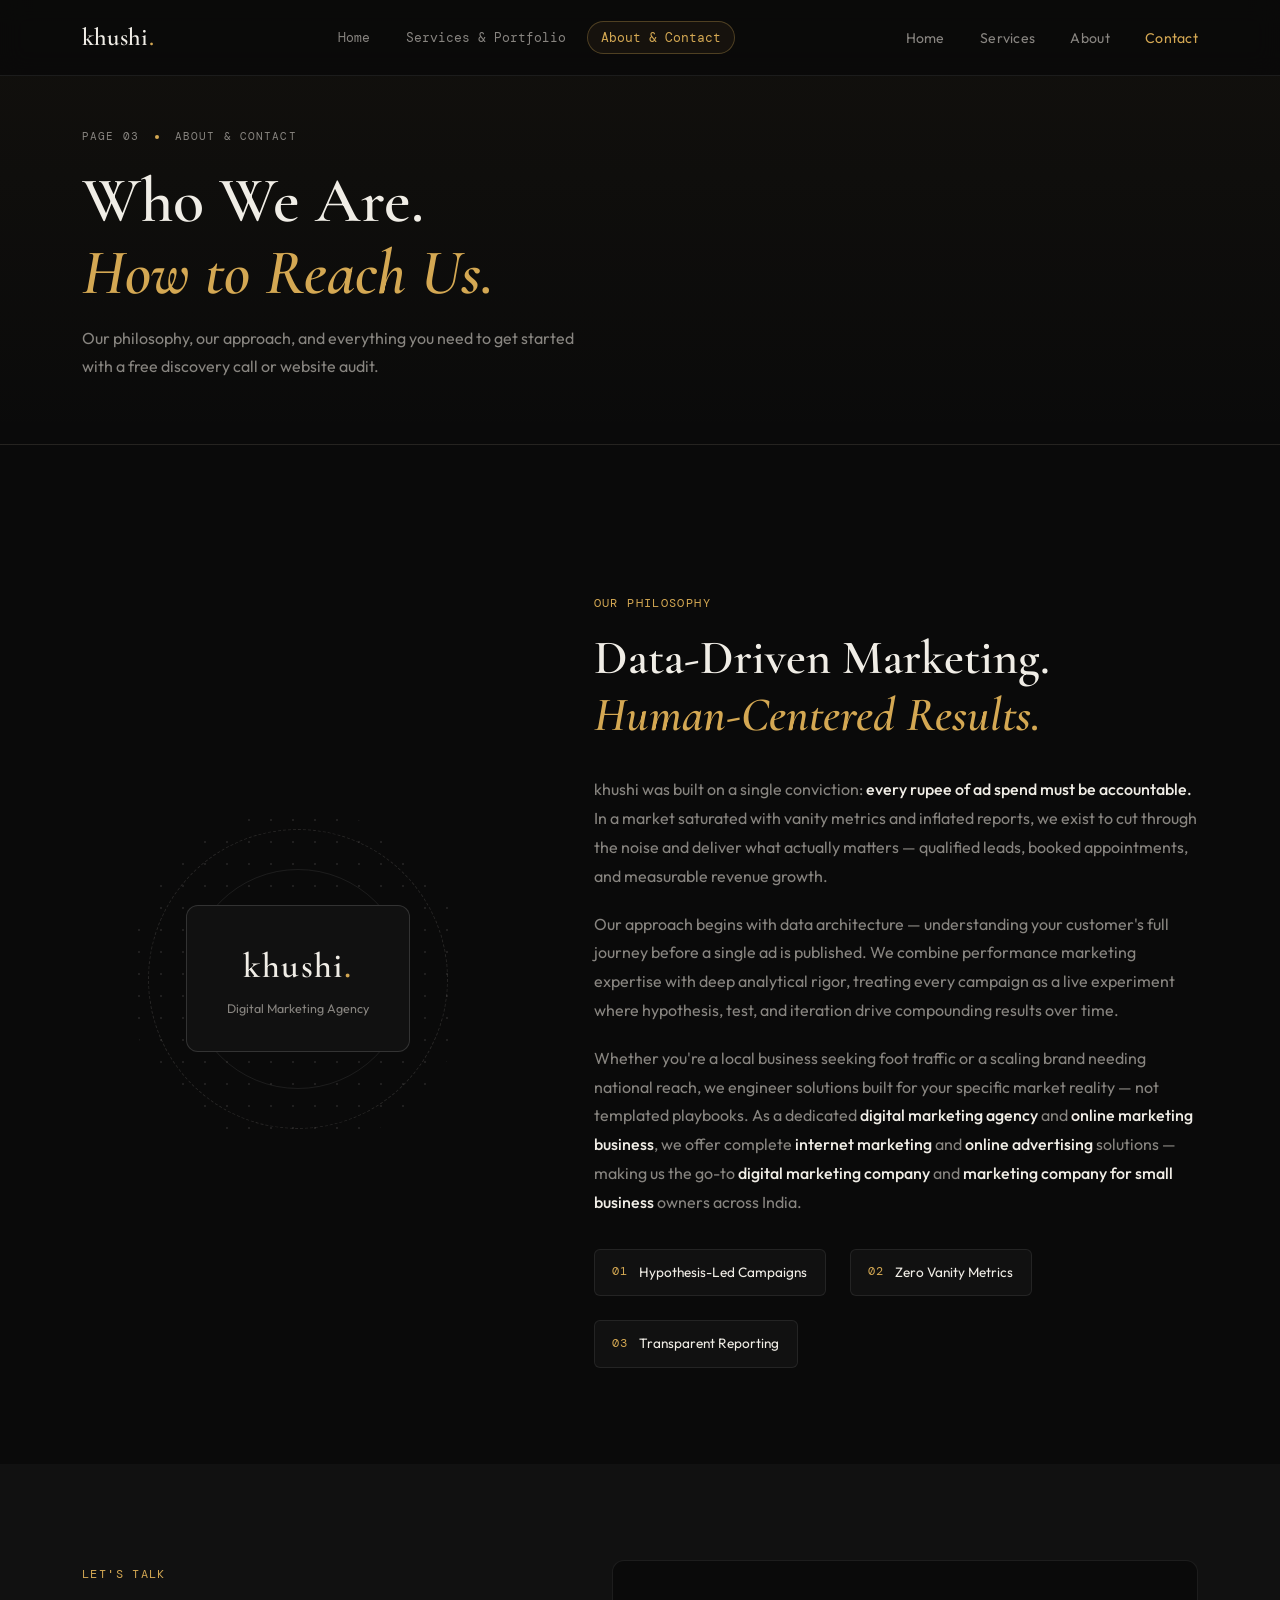
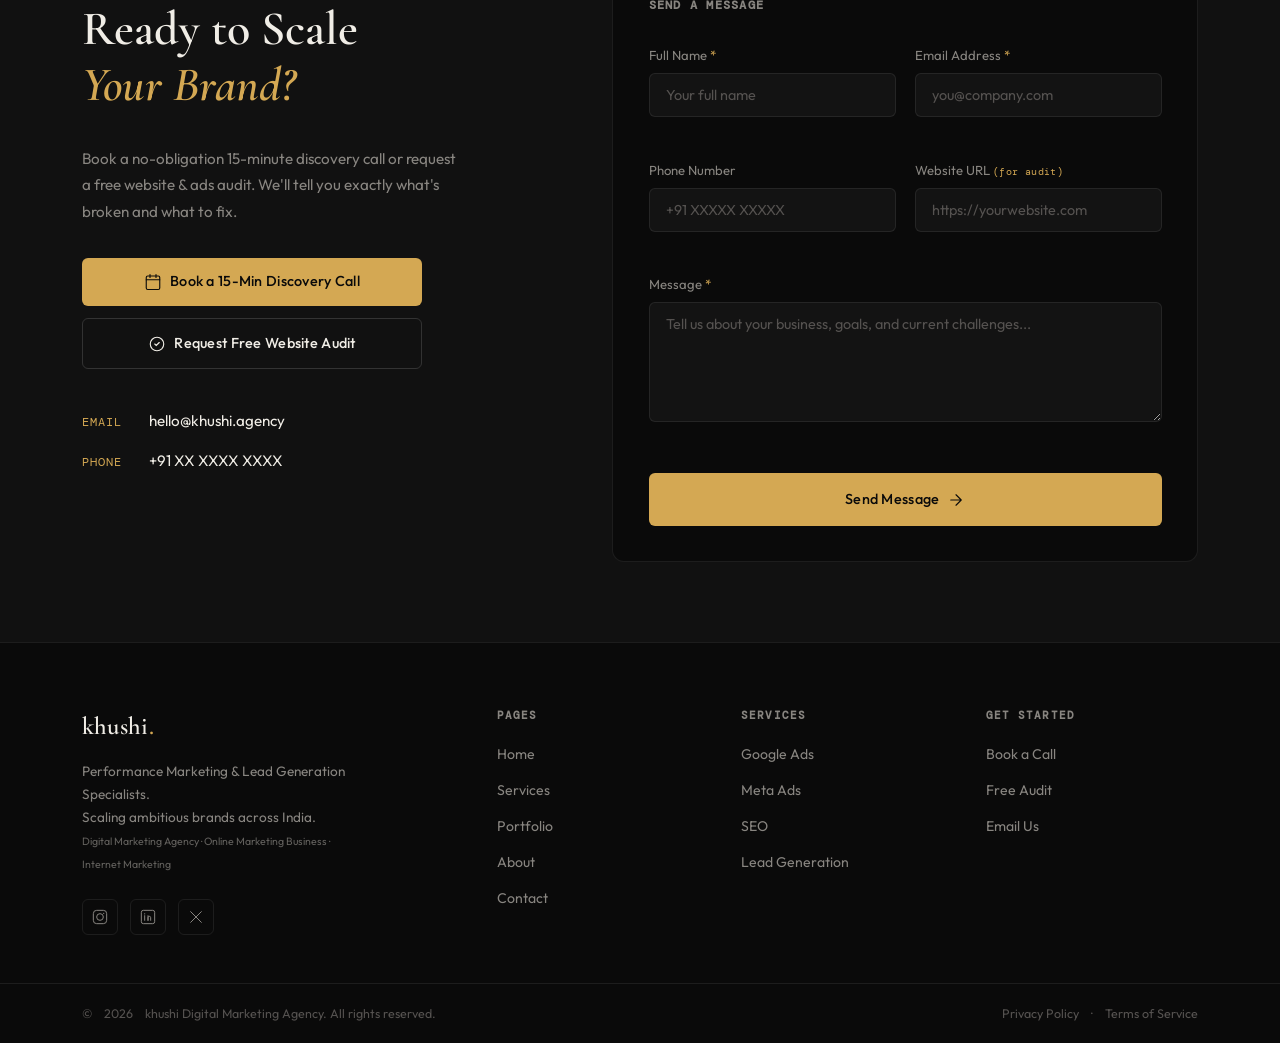
==== commit 742990f4: "Add files via upload" ====
--- a/about-contact.html
+++ b/about-contact.html
@@ -3,389 +3,272 @@
 <head>
   <meta charset="UTF-8" />
   <meta name="viewport" content="width=device-width, initial-scale=1.0" />
+  <meta name="description" content="khushi — About our digital marketing agency philosophy and contact us to start your campaign. A leading digital marketing company and marketing company for small business in India." />
+  <meta name="keywords" content="digital marketing agency, digital marketing company, online advertising, online marketing business, marketing company for small business, internet marketing, performance marketing India" />
   <title>khushi | About & Contact — Digital Marketing Agency India</title>
-  <meta name="description" content="Learn about khushi — an online marketing business and digital marketing company helping small businesses and brands across India grow with data-driven performance marketing." />
-  <meta name="keywords" content="digital marketing agency India, internet marketing company, online marketing business, marketing company for small business, about khushi agency" />
-  <link rel="canonical" href="https://khushi.agency/about-contact.html" />
-
   <link rel="preconnect" href="https://fonts.googleapis.com" />
   <link rel="preconnect" href="https://fonts.gstatic.com" crossorigin />
-  <link href="https://fonts.googleapis.com/css2?family=Syne:wght@400;600;700;800&family=Inter:wght@300;400;500&display=swap" rel="stylesheet" />
-
-  <style>
-    *, *::before, *::after { box-sizing: border-box; margin: 0; padding: 0; }
-    :root {
-      --ink: #0D0D0D; --paper: #F7F6F2; --accent: #FF4D1C; --accent2: #1A1AFF;
-      --mid: #555; --border: rgba(13,13,13,0.12);
-      --fs-xs: 0.75rem; --fs-sm: 0.875rem; --fs-base: 1rem;
-      --fs-lg: 1.25rem; --fs-xl: 1.5rem; --fs-2xl: 2rem;
-    }
-    html { scroll-behavior: smooth; }
-    body { font-family: 'Inter', sans-serif; background: var(--paper); color: var(--ink); line-height: 1.6; overflow-x: hidden; }
-
-    nav {
-      position: fixed; top: 0; left: 0; right: 0; z-index: 100;
-      display: flex; align-items: center; justify-content: space-between;
-      padding: 1.25rem 4vw;
-      background: rgba(247,246,242,0.92); backdrop-filter: blur(12px);
-      border-bottom: 1px solid var(--border);
-    }
-    .nav-logo { font-family: 'Syne', sans-serif; font-weight: 800; font-size: 1.35rem; color: var(--ink); text-decoration: none; }
-    .nav-logo span { color: var(--accent); }
-    .nav-links { display: flex; gap: 2rem; list-style: none; }
-    .nav-links a { font-size: var(--fs-sm); font-weight: 500; color: var(--ink); text-decoration: none; transition: color 0.2s; }
-    .nav-links a:hover { color: var(--accent); }
-    .nav-cta { background: var(--ink); color: var(--paper) !important; padding: 0.5rem 1.25rem; border-radius: 4px; }
-    .nav-cta:hover { background: var(--accent) !important; }
-
-    .page-hero {
-      padding: 9rem 4vw 5rem;
-      border-bottom: 1px solid var(--border);
-    }
-    .page-label {
-      font-size: var(--fs-xs); letter-spacing: 0.2em; text-transform: uppercase;
-      color: var(--accent); font-weight: 500; margin-bottom: 1.5rem;
-      display: flex; align-items: center; gap: 0.6rem;
-    }
-    .page-label::before { content: '03'; font-family: 'Syne', sans-serif; font-weight: 800; font-size: 0.7rem; }
-    h1 {
-      font-family: 'Syne', sans-serif;
-      font-size: clamp(2.4rem, 5vw, 4rem);
-      font-weight: 800; line-height: 1.08; letter-spacing: -0.025em;
-      max-width: 700px; margin-bottom: 1.25rem;
-    }
-    h1 em { font-style: normal; color: var(--accent); }
-    .page-sub { color: var(--mid); font-size: var(--fs-lg); max-width: 580px; }
-
-    section { padding: 5rem 4vw; }
-    .section-eyebrow {
-      font-size: var(--fs-xs); letter-spacing: 0.2em; text-transform: uppercase;
-      color: var(--mid); font-weight: 500; margin-bottom: 1rem;
-      display: flex; align-items: center; gap: 0.5rem;
-    }
-    .section-eyebrow::before { content: ''; width: 18px; height: 1.5px; background: var(--mid); }
-    h2 {
-      font-family: 'Syne', sans-serif;
-      font-size: clamp(1.8rem, 3vw, 2.6rem);
-      font-weight: 800; line-height: 1.1; letter-spacing: -0.02em;
-      margin-bottom: 0.75rem;
-    }
-    h2 em { font-style: normal; color: var(--accent); }
-
-    /* ABOUT */
-    .about-section { border-bottom: 1px solid var(--border); }
-    .about-grid {
-      display: grid; grid-template-columns: 1fr 1fr; gap: 5rem;
-      margin-top: 3rem;
-    }
-    .about-text p {
-      color: var(--mid); font-size: var(--fs-base); line-height: 1.8;
-      margin-bottom: 1.25rem;
-    }
-    .about-text p strong { color: var(--ink); font-weight: 600; }
-    .about-pillars { margin-top: 2rem; }
-    .pillar {
-      display: flex; gap: 1.25rem; align-items: flex-start;
-      padding: 1.25rem 0; border-bottom: 1px solid var(--border);
-    }
-    .pillar-num {
-      font-family: 'Syne', sans-serif; font-size: var(--fs-xs);
-      color: var(--accent); font-weight: 700; letter-spacing: 0.12em;
-      white-space: nowrap; padding-top: 0.2rem;
-    }
-    .pillar h4 {
-      font-family: 'Syne', sans-serif; font-size: var(--fs-base); font-weight: 700;
-      margin-bottom: 0.35rem;
-    }
-    .pillar p { color: var(--mid); font-size: var(--fs-sm); line-height: 1.65; }
-
-    /* SEO ABOUT TEXT */
-    .about-seo { background: var(--ink); color: var(--paper); }
-    .about-seo h2 { color: var(--paper); }
-    .about-seo .section-eyebrow { color: rgba(247,246,242,0.35); }
-    .about-seo .section-eyebrow::before { background: rgba(247,246,242,0.2); }
-    .seo-paras { max-width: 780px; margin-top: 2rem; }
-    .seo-paras p { color: rgba(247,246,242,0.6); font-size: var(--fs-lg); line-height: 1.75; margin-bottom: 1.25rem; }
-    .seo-paras p strong { color: var(--paper); }
-
-    /* CONTACT */
-    .contact-section { background: #fff; border-top: 1px solid var(--border); }
-    .contact-grid {
-      display: grid; grid-template-columns: 1fr 1.2fr; gap: 5rem;
-      margin-top: 3rem;
-    }
-    .contact-info h3 {
-      font-family: 'Syne', sans-serif; font-size: var(--fs-xl); font-weight: 700;
-      margin-bottom: 1rem;
-    }
-    .contact-info p { color: var(--mid); font-size: var(--fs-sm); line-height: 1.75; margin-bottom: 2rem; }
-    .contact-detail { display: flex; flex-direction: column; gap: 1.25rem; margin-bottom: 2.5rem; }
-    .contact-item { display: flex; gap: 1rem; align-items: flex-start; }
-    .contact-icon {
-      width: 40px; height: 40px; background: var(--paper); border: 1px solid var(--border);
-      border-radius: 50%; display: flex; align-items: center; justify-content: center;
-      font-size: 1rem; flex-shrink: 0;
-    }
-    .contact-item-text { font-size: var(--fs-sm); }
-    .contact-item-text span { display: block; color: var(--mid); font-size: var(--fs-xs); text-transform: uppercase; letter-spacing: 0.1em; margin-bottom: 0.2rem; }
-    .contact-item-text a { color: var(--ink); text-decoration: none; font-weight: 500; }
-    .contact-item-text a:hover { color: var(--accent); }
-    .cta-buttons { display: flex; flex-direction: column; gap: 0.75rem; }
-    .btn-primary {
-      background: var(--ink); color: var(--paper); padding: 0.9rem 1.75rem;
-      border-radius: 4px; font-weight: 500; text-decoration: none;
-      font-size: var(--fs-sm); display: inline-block; text-align: center;
-      transition: background 0.2s;
-    }
-    .btn-primary:hover { background: var(--accent); }
-    .btn-outline {
-      border: 1.5px solid var(--border); color: var(--ink); padding: 0.9rem 1.75rem;
-      border-radius: 4px; font-weight: 500; text-decoration: none;
-      font-size: var(--fs-sm); display: inline-block; text-align: center;
-      transition: all 0.2s;
-    }
-    .btn-outline:hover { border-color: var(--ink); background: var(--ink); color: var(--paper); }
-
-    /* FORM */
-    .contact-form-wrap {}
-    .contact-form-wrap h3 {
-      font-family: 'Syne', sans-serif; font-size: var(--fs-xl); font-weight: 700;
-      margin-bottom: 1.5rem;
-    }
-    .form-group { margin-bottom: 1.25rem; }
-    .form-group label {
-      display: block; font-size: var(--fs-xs); letter-spacing: 0.1em;
-      text-transform: uppercase; color: var(--mid); font-weight: 500;
-      margin-bottom: 0.4rem;
-    }
-    .form-group input,
-    .form-group textarea {
-      width: 100%; padding: 0.75rem 1rem;
-      border: 1.5px solid var(--border); border-radius: 3px;
-      background: var(--paper); color: var(--ink);
-      font-family: 'Inter', sans-serif; font-size: var(--fs-sm);
-      transition: border-color 0.2s; outline: none;
-    }
-    .form-group input:focus,
-    .form-group textarea:focus { border-color: var(--accent); }
-    .form-group textarea { resize: vertical; min-height: 120px; }
-    .form-row { display: grid; grid-template-columns: 1fr 1fr; gap: 1rem; }
-    .form-submit {
-      background: var(--accent); color: var(--paper);
-      border: none; padding: 0.9rem 2.5rem;
-      border-radius: 4px; font-weight: 600; font-size: var(--fs-sm);
-      cursor: pointer; font-family: 'Inter', sans-serif;
-      transition: background 0.2s, transform 0.15s;
-      width: 100%;
-    }
-    .form-submit:hover { background: var(--ink); transform: translateY(-1px); }
-
-    footer {
-      background: var(--ink); color: rgba(247,246,242,0.6); padding: 4rem 4vw 2rem;
-    }
-    .footer-top { display: grid; grid-template-columns: 2fr 1fr 1fr 1fr; gap: 3rem; padding-bottom: 3rem; border-bottom: 1px solid rgba(247,246,242,0.1); }
-    .footer-brand .nav-logo { display: block; margin-bottom: 1rem; font-size: 1.5rem; }
-    .footer-brand p { font-size: var(--fs-sm); line-height: 1.7; max-width: 280px; }
-    .footer-col h4 { font-family: 'Syne', sans-serif; font-weight: 700; color: var(--paper); font-size: var(--fs-sm); margin-bottom: 1rem; }
-    .footer-col ul { list-style: none; display: flex; flex-direction: column; gap: 0.5rem; }
-    .footer-col a { color: rgba(247,246,242,0.5); text-decoration: none; font-size: var(--fs-sm); transition: color 0.2s; }
-    .footer-col a:hover { color: var(--accent); }
-    .footer-bottom { display: flex; justify-content: space-between; align-items: center; padding-top: 1.5rem; flex-wrap: wrap; gap: 1rem; font-size: var(--fs-xs); }
-    .footer-bottom a { color: rgba(247,246,242,0.4); text-decoration: none; }
-
-    @media (max-width: 768px) {
-      .nav-links { display: none; }
-      .about-grid, .contact-grid { grid-template-columns: 1fr; gap: 2.5rem; }
-      .form-row { grid-template-columns: 1fr; }
-      .footer-top { grid-template-columns: 1fr 1fr; }
-    }
-  </style>
+  <link href="https://fonts.googleapis.com/css2?family=Cormorant+Garamond:ital,wght@0,300;0,400;0,600;0,700;1,300;1,400&family=Outfit:wght@300;400;500;600&family=DM+Mono:wght@300;400;500&display=swap" rel="stylesheet" />
+  <link rel="stylesheet" href="style.css" />
 </head>
 <body>
 
-<nav>
-  <a href="index.html" class="nav-logo">khushi<span>.</span></a>
-  <ul class="nav-links">
-    <li><a href="index.html">Home</a></li>
-    <li><a href="services-portfolio.html">Services & Portfolio</a></li>
-    <li><a href="about-contact.html">About & Contact</a></li>
-    <li><a href="#contact" class="nav-cta">Get Free Audit</a></li>
-  </ul>
-</nav>
-
-<div class="page-hero">
-  <p class="page-label">About & Contact</p>
-  <h1>Who We Are. <em>How to Reach Us.</em></h1>
-  <p class="page-sub">Our philosophy, our approach, and everything you need to start working with a digital marketing company that measures success the same way you do.</p>
-</div>
-
-<!-- ABOUT -->
-<section class="about-section" id="about">
-  <p class="section-eyebrow">Our Philosophy</p>
-  <h2>Data-Driven Marketing. <em>Human-Centered Results.</em></h2>
-
-  <div class="about-grid">
-    <div class="about-text">
-      <p>khushi was built on a single conviction: <strong>every rupee of ad spend must be accountable.</strong> In a market saturated with vanity metrics and inflated reports, we exist as an online marketing business that cuts through the noise and delivers what actually matters — qualified leads, booked appointments, and measurable revenue growth.</p>
-      <p>Our approach begins with data architecture — understanding your customer's full journey before a single ad is published. We combine performance marketing expertise with deep analytical rigour, treating every campaign as a live experiment where hypothesis, test, and iteration drive compounding results over time.</p>
-      <p>Whether you're a local business seeking foot traffic or a scaling brand needing national reach, we are the <strong>marketing company for small business and enterprise alike</strong> — engineering solutions built for your specific market reality, not templated playbooks.</p>
-      <p>As a full-service digital marketing company and internet marketing agency, we don't outsource, we don't automate blindly, and we don't disappear after onboarding. You get a dedicated team that owns your results.</p>
+  <!-- HEADER -->
+  <header class="site-header" role="banner">
+    <nav class="navbar" aria-label="Primary navigation">
+      <a href="index.html" class="nav-logo" aria-label="khushi home">
+        <span class="logo-text">khushi<span class="logo-dot">.</span></span>
+      </a>
+      <div class="page-nav" role="navigation" aria-label="Page navigation">
+        <a href="index.html" class="page-nav-link">Home</a>
+        <a href="services-portfolio.html" class="page-nav-link">Services &amp; Portfolio</a>
+        <a href="about-contact.html" class="page-nav-link current">About &amp; Contact</a>
+      </div>
+      <ul class="nav-links" role="list">
+        <li><a href="index.html" class="nav-link">Home</a></li>
+        <li><a href="services-portfolio.html" class="nav-link">Services</a></li>
+        <li><a href="#about" class="nav-link active">About</a></li>
+        <li><a href="#contact" class="nav-link nav-cta">Contact</a></li>
+      </ul>
+      <button class="burger" aria-label="Toggle navigation menu" aria-expanded="false">
+        <span class="burger-bar"></span>
+        <span class="burger-bar"></span>
+        <span class="burger-bar"></span>
+      </button>
+    </nav>
+  </header>
+
+  <main id="main-content">
+
+    <!-- PAGE HERO -->
+    <section class="page-hero">
+      <div class="container">
+        <div class="page-hero-eyebrow">
+          <span>Page 03</span>
+          <div class="page-hero-dot"></div>
+          <span>About &amp; Contact</span>
+        </div>
+        <h1 class="page-hero-title">
+          Who We Are.<br /><em>How to Reach Us.</em>
+        </h1>
+        <p class="page-hero-sub">Our philosophy, our approach, and everything you need to get started with a free discovery call or website audit.</p>
+      </div>
+    </section>
+
+    <!-- ABOUT -->
+    <section id="about" class="about" aria-labelledby="about-heading">
+      <div class="container about-inner">
+        <div class="about-visual reveal" aria-hidden="true">
+          <div class="about-badge-wrap">
+            <div class="about-badge">
+              <span class="badge-main mono">khushi<span>.</span></span>
+              <span class="badge-sub">Digital Marketing Agency</span>
+            </div>
+            <div class="about-ring about-ring-1"></div>
+            <div class="about-ring about-ring-2"></div>
+            <div class="about-dots-grid"></div>
+          </div>
+        </div>
+
+        <div class="about-content">
+          <div class="section-header section-header--left reveal">
+            <span class="section-eyebrow mono">Our Philosophy</span>
+            <h2 id="about-heading" class="section-title">
+              Data-Driven Marketing.<br /><em>Human-Centered Results.</em>
+            </h2>
+          </div>
+
+          <div class="about-body reveal reveal-delay-1">
+            <p>
+              khushi was built on a single conviction: <strong>every rupee of ad spend must be accountable.</strong> In a market saturated with vanity metrics and inflated reports, we exist to cut through the noise and deliver what actually matters — qualified leads, booked appointments, and measurable revenue growth.
+            </p>
+            <p>
+              Our approach begins with data architecture — understanding your customer's full journey before a single ad is published. We combine performance marketing expertise with deep analytical rigor, treating every campaign as a live experiment where hypothesis, test, and iteration drive compounding results over time.
+            </p>
+            <p>
+              Whether you're a local business seeking foot traffic or a scaling brand needing national reach, we engineer solutions built for your specific market reality — not templated playbooks. As a dedicated <strong>digital marketing agency</strong> and <strong>online marketing business</strong>, we offer complete <strong>internet marketing</strong> and <strong>online advertising</strong> solutions — making us the go-to <strong>digital marketing company</strong> and <strong>marketing company for small business</strong> owners across India.
+            </p>
+          </div>
+
+          <div class="about-pillars reveal reveal-delay-2">
+            <div class="pillar">
+              <span class="pillar-icon mono">01</span>
+              <span class="pillar-text">Hypothesis-Led Campaigns</span>
+            </div>
+            <div class="pillar">
+              <span class="pillar-icon mono">02</span>
+              <span class="pillar-text">Zero Vanity Metrics</span>
+            </div>
+            <div class="pillar">
+              <span class="pillar-icon mono">03</span>
+              <span class="pillar-text">Transparent Reporting</span>
+            </div>
+          </div>
+        </div>
+      </div>
+    </section>
+
+    <!-- CONTACT -->
+    <section id="contact" class="contact" aria-labelledby="contact-heading">
+      <div class="container contact-inner">
+
+        <div class="contact-info reveal">
+          <div class="section-header section-header--left">
+            <span class="section-eyebrow mono">Let's Talk</span>
+            <h2 id="contact-heading" class="section-title">
+              Ready to Scale<br /><em>Your Brand?</em>
+            </h2>
+          </div>
+          <p class="contact-sub">
+            Book a no-obligation 15-minute discovery call or request a free website &amp; ads audit. We'll tell you exactly what's broken and what to fix.
+          </p>
+
+          <div class="contact-cta-stack">
+            <a href="https://calendly.com/khushi-agency/15min" target="_blank" rel="noopener noreferrer" class="btn btn-primary contact-cta-btn" aria-label="Book on Calendly">
+              <svg class="btn-icon" viewBox="0 0 24 24" fill="none" xmlns="http://www.w3.org/2000/svg" aria-hidden="true">
+                <rect x="3" y="4" width="18" height="18" rx="2" stroke="currentColor" stroke-width="1.5" fill="none"/>
+                <path d="M3 9h18M8 2v4M16 2v4" stroke="currentColor" stroke-width="1.5" stroke-linecap="round"/>
+              </svg>
+              Book a 15-Min Discovery Call
+            </a>
+            <a href="#contact-form" class="btn btn-outline contact-cta-btn" aria-label="Request a free audit">
+              <svg class="btn-icon" viewBox="0 0 24 24" fill="none" xmlns="http://www.w3.org/2000/svg" aria-hidden="true">
+                <path d="M9 12l2 2 4-4M21 12a9 9 0 11-18 0 9 9 0 0118 0z" stroke="currentColor" stroke-width="1.5" stroke-linecap="round" fill="none"/>
+              </svg>
+              Request Free Website Audit
+            </a>
+          </div>
+
+          <address class="contact-details" aria-label="Contact information">
+            <div class="contact-detail-item">
+              <span class="mono contact-label">Email</span>
+              <a href="mailto:hello@khushi.agency" class="contact-value">hello@khushi.agency</a>
+            </div>
+            <div class="contact-detail-item">
+              <span class="mono contact-label">Phone</span>
+              <a href="tel:+91XXXXXXXXXX" class="contact-value">+91 XX XXXX XXXX</a>
+            </div>
+          </address>
+        </div>
+
+        <div class="contact-form-wrap reveal reveal-delay-1">
+          <form id="contact-form" class="contact-form" novalidate aria-labelledby="form-heading">
+            <h3 id="form-heading" class="form-heading mono">Send a Message</h3>
+
+            <div class="form-row">
+              <div class="form-group">
+                <label for="name" class="form-label">Full Name <span aria-label="required">*</span></label>
+                <input type="text" id="name" name="name" class="form-input" placeholder="Your full name" required autocomplete="name" />
+                <span class="form-error" aria-live="polite" id="name-error"></span>
+              </div>
+              <div class="form-group">
+                <label for="email" class="form-label">Email Address <span aria-label="required">*</span></label>
+                <input type="email" id="email" name="email" class="form-input" placeholder="you@company.com" required autocomplete="email" />
+                <span class="form-error" aria-live="polite" id="email-error"></span>
+              </div>
+            </div>
+
+            <div class="form-row">
+              <div class="form-group">
+                <label for="phone" class="form-label">Phone Number</label>
+                <input type="tel" id="phone" name="phone" class="form-input" placeholder="+91 XXXXX XXXXX" autocomplete="tel" />
+              </div>
+              <div class="form-group">
+                <label for="website" class="form-label">Website URL <span class="label-hint mono">(for audit)</span></label>
+                <input type="url" id="website" name="website" class="form-input" placeholder="https://yourwebsite.com" autocomplete="url" />
+                <span class="form-error" aria-live="polite" id="website-error"></span>
+              </div>
+            </div>
+
+            <div class="form-group">
+              <label for="message" class="form-label">Message <span aria-label="required">*</span></label>
+              <textarea id="message" name="message" class="form-input form-textarea" placeholder="Tell us about your business, goals, and current challenges..." required rows="5"></textarea>
+              <span class="form-error" aria-live="polite" id="message-error"></span>
+            </div>
+
+            <button type="submit" class="btn btn-primary btn-submit">
+              Send Message
+              <svg class="btn-arrow" viewBox="0 0 24 24" fill="none" xmlns="http://www.w3.org/2000/svg" aria-hidden="true">
+                <path d="M5 12h14M12 5l7 7-7 7" stroke="currentColor" stroke-width="1.5" stroke-linecap="round" stroke-linejoin="round"/>
+              </svg>
+            </button>
+
+            <div class="form-success" id="form-success" role="alert" aria-live="assertive" hidden>
+              <svg viewBox="0 0 24 24" fill="none" xmlns="http://www.w3.org/2000/svg" aria-hidden="true">
+                <path d="M9 12l2 2 4-4M21 12a9 9 0 11-18 0 9 9 0 0118 0z" stroke="currentColor" stroke-width="1.5" fill="none"/>
+              </svg>
+              Message sent! We'll be in touch within 24 hours.
+            </div>
+          </form>
+        </div>
+
+      </div>
+    </section>
+
+  </main>
+
+  <!-- FOOTER -->
+  <footer class="site-footer" role="contentinfo">
+    <div class="container footer-inner">
+      <div class="footer-brand">
+        <a href="index.html" class="nav-logo footer-logo">
+          <span class="logo-text">khushi<span class="logo-dot">.</span></span>
+        </a>
+        <p class="footer-tagline">Performance Marketing &amp; Lead Generation Specialists.<br />Scaling ambitious brands across India.<br /><span style="font-size:0.78em;opacity:0.7;">Digital Marketing Agency &middot; Online Marketing Business &middot; Internet Marketing</span></p>
+        <div class="footer-social" aria-label="Social media links">
+          <a href="https://www.instagram.com" target="_blank" rel="noopener noreferrer" class="social-link" aria-label="Instagram">
+            <svg viewBox="0 0 24 24" fill="none" xmlns="http://www.w3.org/2000/svg"><rect x="2" y="2" width="20" height="20" rx="5" stroke="currentColor" stroke-width="1.5" fill="none"/><circle cx="12" cy="12" r="5" stroke="currentColor" stroke-width="1.5" fill="none"/><circle cx="17.5" cy="6.5" r="1" fill="currentColor"/></svg>
+          </a>
+          <a href="https://www.linkedin.com" target="_blank" rel="noopener noreferrer" class="social-link" aria-label="LinkedIn">
+            <svg viewBox="0 0 24 24" fill="none" xmlns="http://www.w3.org/2000/svg"><rect x="2" y="2" width="20" height="20" rx="3" stroke="currentColor" stroke-width="1.5" fill="none"/><path d="M7 10v7M7 7v.5M12 17v-4a2 2 0 014 0v4M12 10v7" stroke="currentColor" stroke-width="1.5" stroke-linecap="round"/></svg>
+          </a>
+          <a href="https://twitter.com" target="_blank" rel="noopener noreferrer" class="social-link" aria-label="Twitter/X">
+            <svg viewBox="0 0 24 24" fill="none" xmlns="http://www.w3.org/2000/svg"><path d="M4 4l16 16M4 20L20 4" stroke="currentColor" stroke-width="1.5" stroke-linecap="round"/></svg>
+          </a>
+        </div>
+      </div>
+      <nav class="footer-nav" aria-label="Footer links">
+        <div class="footer-col">
+          <h4 class="footer-col-title mono">Pages</h4>
+          <ul role="list">
+            <li><a href="index.html" class="footer-link">Home</a></li>
+            <li><a href="services-portfolio.html" class="footer-link">Services</a></li>
+            <li><a href="services-portfolio.html#portfolio" class="footer-link">Portfolio</a></li>
+            <li><a href="about-contact.html" class="footer-link">About</a></li>
+            <li><a href="#contact" class="footer-link">Contact</a></li>
+          </ul>
+        </div>
+        <div class="footer-col">
+          <h4 class="footer-col-title mono">Services</h4>
+          <ul role="list">
+            <li><a href="services-portfolio.html#services" class="footer-link">Google Ads</a></li>
+            <li><a href="services-portfolio.html#services" class="footer-link">Meta Ads</a></li>
+            <li><a href="services-portfolio.html#services" class="footer-link">SEO</a></li>
+            <li><a href="services-portfolio.html#services" class="footer-link">Lead Generation</a></li>
+          </ul>
+        </div>
+        <div class="footer-col">
+          <h4 class="footer-col-title mono">Get Started</h4>
+          <ul role="list">
+            <li><a href="https://calendly.com/khushi-agency/15min" target="_blank" rel="noopener noreferrer" class="footer-link">Book a Call</a></li>
+            <li><a href="#contact" class="footer-link">Free Audit</a></li>
+            <li><a href="mailto:hello@khushi.agency" class="footer-link">Email Us</a></li>
+          </ul>
+        </div>
+      </nav>
     </div>
-
-    <div class="about-pillars">
-      <div class="pillar">
-        <span class="pillar-num">01</span>
-        <div>
-          <h4>Hypothesis-Led Campaigns</h4>
-          <p>Every campaign starts with a clear hypothesis. We document what we expect, why, and how we'll measure it. No guesswork, no gut-feel online advertising.</p>
-        </div>
-      </div>
-      <div class="pillar">
-        <span class="pillar-num">02</span>
-        <div>
-          <h4>Zero Vanity Metrics</h4>
-          <p>Impressions don't pay salaries. We report only the numbers that drive decisions: CPL, ROAS, pipeline value, and revenue attribution.</p>
-        </div>
-      </div>
-      <div class="pillar">
-        <span class="pillar-num">03</span>
-        <div>
-          <h4>Transparent Reporting</h4>
-          <p>Live dashboards. Weekly summaries in plain language. No jargon. We believe great internet marketing earns trust through radical clarity.</p>
-        </div>
-      </div>
-      <div class="pillar">
-        <span class="pillar-num">04</span>
-        <div>
-          <h4>Owned Execution</h4>
-          <p>Unlike traditional digital marketing agencies that offshore or automate, our team personally architects and manages every campaign from brief to billing.</p>
-        </div>
+    <div class="footer-bottom">
+      <div class="container footer-bottom-inner">
+        <p class="footer-copy">&copy; <span id="year"></span> khushi Digital Marketing Agency. All rights reserved.</p>
+        <p class="footer-legal">
+          <a href="#" class="footer-link-sm">Privacy Policy</a>
+          <span aria-hidden="true">·</span>
+          <a href="#" class="footer-link-sm">Terms of Service</a>
+        </p>
       </div>
     </div>
-  </div>
-</section>
-
-<!-- SEO ABOUT TEXT -->
-<section class="about-seo">
-  <p class="section-eyebrow">Our Story</p>
-  <h2>From Training Ground to <em>Full-Service Digital Marketing Agency</em></h2>
-  <div class="seo-paras">
-    <p>khushi began as a focused, hands-on performance marketing practice — built from intensive training on real campaigns across industries. Today it operates as a <strong>full-service digital marketing company</strong> serving clients across India in sectors from healthcare and home services to B2B SaaS and local retail.</p>
-    <p>We are an <strong>internet marketing agency</strong> with a narrow focus: generating revenue through online advertising. We don't do brand strategy decks, we don't pitch PR, and we don't offer social media management that isn't tied to a paid growth goal. We do one thing — <strong>make online marketing work</strong> — and we do it with accountability.</p>
-    <p>If you are a small business owner looking for a <strong>marketing company for small business</strong> that won't charge enterprise fees or hide behind jargon, khushi was built for you. If you're a scaling brand that needs an <strong>online marketing business</strong> partner capable of managing six-figure ad budgets with precision — we're ready for that too.</p>
-  </div>
-</section>
-
-<!-- CONTACT -->
-<section class="contact-section" id="contact">
-  <p class="section-eyebrow">Let's Talk</p>
-  <h2>Ready to Scale <em>Your Brand?</em></h2>
-
-  <div class="contact-grid">
-    <div class="contact-info">
-      <h3>Book a No-Obligation Discovery Call</h3>
-      <p>Whether you need a full digital marketing strategy, a single online advertising campaign, or just an honest second opinion on what your current agency is doing — we'll give you clarity in 15 minutes.</p>
-
-      <div class="contact-detail">
-        <div class="contact-item">
-          <div class="contact-icon">✉️</div>
-          <div class="contact-item-text">
-            <span>Email</span>
-            <a href="mailto:hello@khushi.agency">hello@khushi.agency</a>
-          </div>
-        </div>
-        <div class="contact-item">
-          <div class="contact-icon">📞</div>
-          <div class="contact-item-text">
-            <span>Phone</span>
-            <a href="tel:+91XXXXXXXXXX">+91 XX XXXX XXXX</a>
-          </div>
-        </div>
-        <div class="contact-item">
-          <div class="contact-icon">📍</div>
-          <div class="contact-item-text">
-            <span>Location</span>
-            <span style="color:var(--ink);font-weight:500;">India (Pan-India & Remote)</span>
-          </div>
-        </div>
-      </div>
-
-      <div class="cta-buttons">
-        <a href="https://calendly.com/khushi-agency/15min" class="btn-primary">📅 Book a 15-Min Discovery Call</a>
-        <a href="#contact-form" class="btn-outline">Request Free Website Audit</a>
-      </div>
-    </div>
-
-    <div class="contact-form-wrap" id="contact-form">
-      <h3>Send a Message</h3>
-      <div class="form-row">
-        <div class="form-group">
-          <label for="name">Full Name *</label>
-          <input type="text" id="name" name="name" placeholder="Priya Sharma" required />
-        </div>
-        <div class="form-group">
-          <label for="email">Email Address *</label>
-          <input type="email" id="email" name="email" placeholder="priya@company.com" required />
-        </div>
-      </div>
-      <div class="form-row">
-        <div class="form-group">
-          <label for="phone">Phone Number</label>
-          <input type="tel" id="phone" name="phone" placeholder="+91 98765 43210" />
-        </div>
-        <div class="form-group">
-          <label for="website">Website URL (for audit)</label>
-          <input type="url" id="website" name="website" placeholder="https://yoursite.com" />
-        </div>
-      </div>
-      <div class="form-group">
-        <label for="message">What are you looking to achieve? *</label>
-        <textarea id="message" name="message" placeholder="Tell us about your business, current marketing setup, and what you'd like to improve..." required></textarea>
-      </div>
-      <button type="button" class="form-submit" onclick="this.textContent='Message Sent ✓'; this.style.background='#0D0D0D';">Send Message</button>
-    </div>
-  </div>
-</section>
-
-<footer>
-  <div class="footer-top">
-    <div class="footer-brand">
-      <a href="index.html" class="nav-logo">khushi<span style="color:var(--accent)">.</span></a>
-      <p>Performance Marketing & Lead Generation specialists. A digital marketing agency scaling ambitious brands across India through data-driven online advertising.</p>
-    </div>
-    <div class="footer-col">
-      <h4>Pages</h4>
-      <ul>
-        <li><a href="index.html">Home</a></li>
-        <li><a href="services-portfolio.html">Services</a></li>
-        <li><a href="services-portfolio.html#portfolio">Portfolio</a></li>
-        <li><a href="about-contact.html">About</a></li>
-        <li><a href="#contact">Contact</a></li>
-      </ul>
-    </div>
-    <div class="footer-col">
-      <h4>Services</h4>
-      <ul>
-        <li><a href="services-portfolio.html#services">Google Ads</a></li>
-        <li><a href="services-portfolio.html#services">Meta Ads</a></li>
-        <li><a href="services-portfolio.html#services">SEO</a></li>
-        <li><a href="services-portfolio.html#services">Lead Generation</a></li>
-      </ul>
-    </div>
-    <div class="footer-col">
-      <h4>Get Started</h4>
-      <ul>
-        <li><a href="https://calendly.com/khushi-agency/15min">Book a Call</a></li>
-        <li><a href="#contact">Free Audit</a></li>
-        <li><a href="mailto:hello@khushi.agency">Email Us</a></li>
-      </ul>
-    </div>
-  </div>
-  <div class="footer-bottom">
-    <span>© khushi Digital Marketing Agency. All rights reserved.</span>
-    <span><a href="#">Privacy Policy</a> · <a href="#">Terms of Service</a></span>
-  </div>
-</footer>
-
+  </footer>
+
+  <script src="script.js"></script>
 </body>
 </html>
--- a/style.css
+++ b/style.css
@@ -0,0 +1,509 @@
+/* ============================================================
+   KHUSHI AGENCY — style.css
+   3-Page: index.html | services-portfolio.html | about-contact.html
+   ============================================================ */
+
+/* ─── RESET & BASE ─────────────────────────────────────────── */
+*, *::before, *::after { box-sizing: border-box; margin: 0; padding: 0; }
+
+:root {
+  --clr-bg:        #0a0a0a;
+  --clr-surface:   #111111;
+  --clr-border:    rgba(255,255,255,0.08);
+  --clr-border-md: rgba(255,255,255,0.14);
+  --clr-accent:    #d4a853;        /* gold */
+  --clr-accent2:   #b8934a;
+  --clr-text:      #f0ede6;
+  --clr-muted:     #888580;
+  --clr-dim:       #555250;
+  --ff-serif:      'Cormorant Garamond', Georgia, serif;
+  --ff-sans:       'Outfit', system-ui, sans-serif;
+  --ff-mono:       'DM Mono', 'Courier New', monospace;
+  --radius:        6px;
+  --radius-lg:     12px;
+  --trans:         0.3s ease;
+}
+
+html { scroll-behavior: smooth; font-size: 16px; }
+
+body {
+  font-family: var(--ff-sans);
+  background: var(--clr-bg);
+  color: var(--clr-text);
+  line-height: 1.6;
+  overflow-x: hidden;
+  -webkit-font-smoothing: antialiased;
+}
+
+img { display: block; max-width: 100%; }
+a { color: inherit; text-decoration: none; }
+ul { list-style: none; }
+button { cursor: pointer; border: none; background: none; font: inherit; }
+
+.mono { font-family: var(--ff-mono); font-size: 0.78em; letter-spacing: 0.04em; }
+.container { max-width: 1180px; margin: 0 auto; padding: 0 2rem; }
+
+/* ─── HEADER / NAV ─────────────────────────────────────────── */
+.site-header {
+  position: fixed; top: 0; left: 0; right: 0; z-index: 100;
+  padding: 1.1rem 0;
+  border-bottom: 1px solid var(--clr-border);
+  background: rgba(10,10,10,0.88);
+  backdrop-filter: blur(12px);
+  -webkit-backdrop-filter: blur(12px);
+}
+.navbar { display: flex; align-items: center; justify-content: space-between; max-width: 1180px; margin: 0 auto; padding: 0 2rem; }
+
+.nav-logo { display: flex; align-items: center; }
+.logo-text { font-family: var(--ff-serif); font-size: 1.55rem; font-weight: 600; color: var(--clr-text); letter-spacing: 0.01em; }
+.logo-dot { color: var(--clr-accent); }
+
+.nav-links { display: flex; align-items: center; gap: 2.2rem; }
+.nav-link { font-size: 0.88rem; font-weight: 400; color: var(--clr-muted); transition: color var(--trans); letter-spacing: 0.02em; }
+.nav-link:hover, .nav-link.active { color: var(--clr-text); }
+.nav-cta { color: var(--clr-accent) !important; }
+
+.burger { display: none; flex-direction: column; gap: 5px; padding: 4px; }
+.burger-bar { width: 22px; height: 1.5px; background: var(--clr-text); transition: var(--trans); }
+
+/* ─── PAGE NAVIGATION PILLS ────────────────────────────────── */
+.page-nav {
+  display: flex; align-items: center; gap: 0.5rem;
+}
+.page-nav-link {
+  font-size: 0.82rem; font-family: var(--ff-mono); color: var(--clr-muted);
+  padding: 0.3rem 0.8rem; border-radius: 20px;
+  border: 1px solid transparent;
+  transition: var(--trans);
+}
+.page-nav-link:hover { color: var(--clr-text); }
+.page-nav-link.current {
+  color: var(--clr-accent); border-color: rgba(212,168,83,0.3);
+  background: rgba(212,168,83,0.06);
+}
+
+/* ─── SECTION SHARED ────────────────────────────────────────── */
+.section-eyebrow {
+  display: inline-block; font-size: 0.72rem; color: var(--clr-accent);
+  text-transform: uppercase; letter-spacing: 0.12em; margin-bottom: 1rem;
+}
+.section-title {
+  font-family: var(--ff-serif); font-size: clamp(2rem, 4vw, 3rem);
+  font-weight: 600; line-height: 1.18; color: var(--clr-text);
+  margin-bottom: 1rem;
+}
+.section-title em { font-style: italic; color: var(--clr-accent); }
+.section-sub { font-size: 1rem; color: var(--clr-muted); max-width: 520px; }
+.section-header { margin-bottom: 4rem; }
+.section-header--left { margin-bottom: 2rem; }
+
+/* ─── BTNS ─────────────────────────────────────────────────── */
+.btn {
+  display: inline-flex; align-items: center; gap: 0.5rem;
+  padding: 0.8rem 1.8rem; border-radius: var(--radius);
+  font-size: 0.9rem; font-weight: 500; letter-spacing: 0.02em;
+  transition: all var(--trans);
+}
+.btn-primary {
+  background: var(--clr-accent); color: #0a0a0a;
+}
+.btn-primary:hover { background: var(--clr-accent2); transform: translateY(-1px); }
+.btn-outline {
+  border: 1px solid var(--clr-border-md); color: var(--clr-text);
+}
+.btn-outline:hover { border-color: var(--clr-accent); color: var(--clr-accent); }
+.btn-icon { width: 18px; height: 18px; }
+.btn-arrow { width: 18px; height: 18px; }
+
+/* ─── REVEAL ANIMATION ──────────────────────────────────────── */
+.reveal {
+  opacity: 0; transform: translateY(24px);
+  transition: opacity 0.7s ease, transform 0.7s ease;
+}
+.reveal.visible { opacity: 1; transform: translateY(0); }
+.reveal-delay-1 { transition-delay: 0.1s; }
+.reveal-delay-2 { transition-delay: 0.2s; }
+.reveal-delay-3 { transition-delay: 0.3s; }
+.reveal-delay-4 { transition-delay: 0.4s; }
+
+/* ═══════════════════════════════════════════════════════════════
+   PAGE 1 — HOME (index.html)
+═══════════════════════════════════════════════════════════════ */
+
+/* HERO */
+.hero {
+  min-height: 100vh; display: flex; align-items: center;
+  position: relative; overflow: hidden;
+  padding: 8rem 0 5rem;
+}
+.hero-grid-bg {
+  position: absolute; inset: 0;
+  background-image:
+    linear-gradient(rgba(255,255,255,0.025) 1px, transparent 1px),
+    linear-gradient(90deg, rgba(255,255,255,0.025) 1px, transparent 1px);
+  background-size: 60px 60px;
+  pointer-events: none;
+}
+.hero-grid-bg::after {
+  content: '';
+  position: absolute; inset: 0;
+  background: radial-gradient(ellipse 80% 70% at 50% 40%, transparent 40%, var(--clr-bg) 100%);
+}
+.hero-particles {
+  position: absolute; inset: 0; pointer-events: none;
+}
+.hero-particles span {
+  position: absolute; width: 2px; height: 2px;
+  background: var(--clr-accent); border-radius: 50%;
+  opacity: 0.4; animation: float 8s ease-in-out infinite;
+}
+.hero-particles span:nth-child(1) { top: 18%; left: 12%; animation-delay: 0s; }
+.hero-particles span:nth-child(2) { top: 35%; left: 78%; animation-delay: 1.2s; }
+.hero-particles span:nth-child(3) { top: 65%; left: 22%; animation-delay: 2.4s; }
+.hero-particles span:nth-child(4) { top: 72%; left: 68%; animation-delay: 0.8s; }
+.hero-particles span:nth-child(5) { top: 28%; left: 55%; animation-delay: 3.2s; }
+.hero-particles span:nth-child(6) { top: 82%; left: 45%; animation-delay: 1.6s; }
+.hero-particles span:nth-child(7) { top: 12%; left: 88%; animation-delay: 2.0s; }
+.hero-particles span:nth-child(8) { top: 52%; left: 8%;  animation-delay: 0.4s; }
+
+@keyframes float {
+  0%, 100% { transform: translateY(0) scale(1); opacity: 0.4; }
+  50%       { transform: translateY(-18px) scale(1.5); opacity: 0.7; }
+}
+
+.hero-content { position: relative; z-index: 2; max-width: 760px; }
+
+.hero-eyebrow {
+  display: flex; align-items: center; gap: 1rem;
+  margin-bottom: 1.6rem; color: var(--clr-muted); font-size: 0.75rem;
+  text-transform: uppercase; letter-spacing: 0.1em;
+}
+.eyebrow-line {
+  flex: 1; max-width: 48px; height: 1px; background: var(--clr-dim);
+}
+
+/* ── HERO H1 FIX: tight line-height, all lines same accent color ── */
+.hero-h1 {
+  font-family: var(--ff-serif);
+  font-size: clamp(2.6rem, 6vw, 4.8rem);
+  font-weight: 600;
+  /* tighter overall line-height */
+  line-height: 1.05;
+  /* reduce gap specifically between lines 2 and 3 */
+  color: var(--clr-accent);   /* ALL text same gold color */
+  margin-bottom: 1.8rem;
+}
+/* "Scale Your Brand:" — keep it the same gold, no override needed */
+.hero-h1 em {
+  font-style: italic;
+  color: var(--clr-accent);   /* same gold as everything else */
+}
+/* "& Lead Generation" sits on its own line; reduce its top spacing */
+.hero-h1 .line-tight {
+  display: block;
+  margin-top: -0.08em;  /* pull "Lead Generation" closer to "Performance Marketing" */
+}
+
+.hero-sub {
+  font-size: 1.05rem; color: var(--clr-muted); max-width: 560px;
+  line-height: 1.75; margin-bottom: 2.2rem;
+}
+
+.hero-stats {
+  display: flex; align-items: center; gap: 0;
+  margin-bottom: 2.8rem;
+  padding: 1.5rem 2rem;
+  border: 1px solid var(--clr-border);
+  border-radius: var(--radius-lg);
+  background: rgba(255,255,255,0.02);
+  width: fit-content;
+}
+.stat { text-align: center; padding: 0 2rem; }
+.stat:first-child { padding-left: 0; }
+.stat:last-child  { padding-right: 0; }
+.stat-num { display: block; font-size: 2rem; font-weight: 500; color: var(--clr-accent); letter-spacing: -0.02em; }
+.stat-label { font-size: 0.78rem; color: var(--clr-muted); margin-top: 0.2rem; text-transform: uppercase; letter-spacing: 0.06em; }
+.stat-divider { width: 1px; height: 44px; background: var(--clr-border); flex-shrink: 0; }
+
+.hero-ctas { display: flex; gap: 1rem; flex-wrap: wrap; }
+
+.hero-scroll-cue {
+  position: absolute; bottom: 2.5rem; left: 50%; transform: translateX(-50%);
+  display: flex; flex-direction: column; align-items: center; gap: 0.6rem;
+  color: var(--clr-dim); font-size: 0.65rem; text-transform: uppercase; letter-spacing: 0.12em;
+}
+.scroll-line {
+  width: 1px; height: 40px; background: linear-gradient(to bottom, var(--clr-dim), transparent);
+  animation: scrollPulse 2s ease-in-out infinite;
+}
+@keyframes scrollPulse { 0%, 100% { opacity: 0.4; } 50% { opacity: 1; } }
+
+/* ─── HOME FEATURES / OVERVIEW SECTION ─────────────────────── */
+.home-overview { padding: 6rem 0; }
+.overview-grid {
+  display: grid; grid-template-columns: repeat(auto-fit, minmax(240px, 1fr));
+  gap: 1.5rem; margin-top: 3.5rem;
+}
+.overview-card {
+  padding: 2rem; border: 1px solid var(--clr-border);
+  border-radius: var(--radius-lg); background: var(--clr-surface);
+  transition: border-color var(--trans), transform var(--trans);
+}
+.overview-card:hover { border-color: var(--clr-border-md); transform: translateY(-3px); }
+.overview-card-icon {
+  width: 44px; height: 44px; display: flex; align-items: center; justify-content: center;
+  background: rgba(212,168,83,0.1); border-radius: var(--radius);
+  color: var(--clr-accent); margin-bottom: 1.2rem;
+}
+.overview-card-icon svg { width: 22px; height: 22px; }
+.overview-card-title { font-family: var(--ff-serif); font-size: 1.2rem; font-weight: 600; margin-bottom: 0.6rem; }
+.overview-card-desc { font-size: 0.9rem; color: var(--clr-muted); line-height: 1.65; }
+
+/* ─── HOME TRUST BAR ─────────────────────────────────────────── */
+.trust-bar {
+  padding: 3.5rem 0;
+  border-top: 1px solid var(--clr-border);
+  border-bottom: 1px solid var(--clr-border);
+}
+.trust-inner {
+  display: flex; align-items: center; justify-content: center;
+  gap: 4rem; flex-wrap: wrap;
+}
+.trust-item { text-align: center; }
+.trust-num { font-family: var(--ff-serif); font-size: 2.5rem; font-weight: 600; color: var(--clr-accent); display: block; }
+.trust-lbl { font-size: 0.78rem; color: var(--clr-muted); text-transform: uppercase; letter-spacing: 0.08em; }
+
+/* ═══════════════════════════════════════════════════════════════
+   PAGE 2 — SERVICES & PORTFOLIO
+═══════════════════════════════════════════════════════════════ */
+
+/* SERVICES */
+.services { padding: 9rem 0 6rem; }
+.services-grid {
+  display: grid; grid-template-columns: repeat(auto-fit, minmax(260px, 1fr));
+  gap: 1.5rem;
+}
+.service-card {
+  position: relative; overflow: hidden;
+  padding: 2.2rem 2rem;
+  border: 1px solid var(--clr-border);
+  border-radius: var(--radius-lg);
+  background: var(--clr-surface);
+  transition: border-color var(--trans), transform var(--trans);
+}
+.service-card:hover { border-color: rgba(212,168,83,0.3); transform: translateY(-4px); }
+.service-icon {
+  width: 48px; height: 48px; display: flex; align-items: center; justify-content: center;
+  background: rgba(212,168,83,0.08); border-radius: var(--radius);
+  color: var(--clr-accent); margin-bottom: 1rem;
+}
+.service-icon svg { width: 24px; height: 24px; }
+.service-num {
+  position: absolute; top: 1.8rem; right: 2rem;
+  font-size: 0.68rem; color: var(--clr-dim); letter-spacing: 0.06em;
+}
+.service-title { font-family: var(--ff-serif); font-size: 1.35rem; font-weight: 600; margin-bottom: 0.8rem; }
+.service-desc { font-size: 0.9rem; color: var(--clr-muted); line-height: 1.7; margin-bottom: 1.4rem; }
+.service-tags { display: flex; flex-wrap: wrap; gap: 0.4rem; }
+.service-tags li {
+  font-size: 0.72rem; font-family: var(--ff-mono);
+  padding: 0.25rem 0.7rem; border-radius: 20px;
+  border: 1px solid var(--clr-border); color: var(--clr-muted);
+}
+.service-hover-line {
+  position: absolute; bottom: 0; left: 0; right: 0; height: 2px;
+  background: var(--clr-accent); transform: scaleX(0); transform-origin: left;
+  transition: transform 0.4s ease;
+}
+.service-card:hover .service-hover-line { transform: scaleX(1); }
+
+/* PORTFOLIO */
+.portfolio { padding: 6rem 0; background: var(--clr-surface); }
+.portfolio-grid {
+  display: grid; grid-template-columns: repeat(auto-fit, minmax(280px, 1fr));
+  gap: 1.5rem;
+}
+.portfolio-card {
+  border: 1px solid var(--clr-border);
+  border-radius: var(--radius-lg); overflow: hidden;
+  background: var(--clr-bg);
+  transition: border-color var(--trans), transform var(--trans);
+}
+.portfolio-card:hover { border-color: var(--clr-border-md); transform: translateY(-3px); }
+.portfolio-img-wrap { position: relative; }
+.portfolio-img-placeholder {
+  height: 160px; display: flex; align-items: center; justify-content: center;
+  background: rgba(255,255,255,0.03);
+  border-bottom: 1px solid var(--clr-border);
+}
+.placeholder-inner { display: flex; flex-direction: column; align-items: center; gap: 0.6rem; color: var(--clr-dim); }
+.placeholder-inner svg { width: 36px; height: 36px; }
+.placeholder-inner span { font-size: 0.68rem; }
+.portfolio-overlay { position: absolute; inset: 0; background: rgba(10,10,10,0.4); pointer-events: none; }
+.portfolio-body { padding: 1.4rem; }
+.portfolio-meta { display: flex; gap: 0.6rem; flex-wrap: wrap; margin-bottom: 0.7rem; }
+.portfolio-channel,
+.portfolio-location { font-size: 0.68rem; color: var(--clr-accent); }
+.portfolio-location { color: var(--clr-muted); }
+.portfolio-title { font-family: var(--ff-serif); font-size: 1.15rem; font-weight: 600; margin-bottom: 0.6rem; }
+.portfolio-challenge,
+.portfolio-result { font-size: 0.85rem; color: var(--clr-muted); margin-bottom: 0.5rem; line-height: 1.6; }
+.portfolio-result { color: var(--clr-text); }
+.portfolio-tags { display: flex; flex-wrap: wrap; gap: 0.35rem; margin-top: 1rem; }
+.tag {
+  font-size: 0.68rem; font-family: var(--ff-mono);
+  padding: 0.2rem 0.55rem; border-radius: 20px;
+  border: 1px solid var(--clr-border); color: var(--clr-muted);
+}
+.tag-highlight {
+  border-color: rgba(212,168,83,0.4); color: var(--clr-accent);
+  background: rgba(212,168,83,0.07);
+}
+
+/* ═══════════════════════════════════════════════════════════════
+   PAGE 3 — ABOUT & CONTACT
+═══════════════════════════════════════════════════════════════ */
+
+/* ABOUT */
+.about { padding: 9rem 0 6rem; }
+.about-inner { display: grid; grid-template-columns: 1fr 1.4fr; gap: 5rem; align-items: center; }
+
+.about-badge-wrap { position: relative; display: flex; justify-content: center; align-items: center; height: 280px; }
+.about-badge {
+  position: relative; z-index: 3;
+  text-align: center; padding: 2rem 2.5rem;
+  border: 1px solid var(--clr-border-md); border-radius: var(--radius-lg);
+  background: var(--clr-surface);
+}
+.badge-main { font-family: var(--ff-serif); font-size: 2.2rem; font-weight: 600; display: block; }
+.badge-main span { color: var(--clr-accent); }
+.badge-sub { font-size: 0.78rem; color: var(--clr-muted); margin-top: 0.3rem; display: block; }
+.about-ring {
+  position: absolute; border-radius: 50%;
+  border: 1px solid var(--clr-border); pointer-events: none;
+}
+.about-ring-1 { width: 220px; height: 220px; animation: rotateSlow 20s linear infinite; }
+.about-ring-2 { width: 300px; height: 300px; border-style: dashed; border-color: var(--clr-dim); opacity: 0.4; animation: rotateSlow 30s linear infinite reverse; }
+.about-dots-grid {
+  position: absolute; inset: 0;
+  background-image: radial-gradient(circle, var(--clr-dim) 1px, transparent 1px);
+  background-size: 22px 22px; opacity: 0.3;
+  border-radius: 50%; width: 340px; height: 340px;
+  left: 50%; top: 50%; transform: translate(-50%, -50%);
+}
+@keyframes rotateSlow { from { transform: rotate(0deg); } to { transform: rotate(360deg); } }
+
+.about-body p { font-size: 1rem; color: var(--clr-muted); line-height: 1.8; margin-bottom: 1.2rem; }
+.about-body p strong { color: var(--clr-text); font-weight: 500; }
+.about-pillars { display: flex; gap: 1.5rem; flex-wrap: wrap; margin-top: 2rem; }
+.pillar {
+  display: flex; align-items: center; gap: 0.75rem;
+  padding: 0.75rem 1.1rem; border: 1px solid var(--clr-border);
+  border-radius: var(--radius); background: var(--clr-surface);
+}
+.pillar-icon { color: var(--clr-accent); font-size: 0.72rem; }
+.pillar-text { font-size: 0.85rem; color: var(--clr-text); }
+
+/* CONTACT */
+.contact { padding: 6rem 0 5rem; background: var(--clr-surface); }
+.contact-inner { display: grid; grid-template-columns: 1fr 1.3fr; gap: 5rem; align-items: start; }
+.contact-sub { font-size: 0.95rem; color: var(--clr-muted); line-height: 1.75; margin-bottom: 2rem; max-width: 380px; }
+.contact-cta-stack { display: flex; flex-direction: column; gap: 0.75rem; margin-bottom: 2.5rem; }
+.contact-cta-btn { width: 100%; max-width: 340px; justify-content: center; }
+.contact-details { font-style: normal; display: flex; flex-direction: column; gap: 1rem; }
+.contact-detail-item { display: flex; gap: 1.2rem; align-items: baseline; }
+.contact-label { font-size: 0.72rem; color: var(--clr-accent); text-transform: uppercase; letter-spacing: 0.08em; min-width: 48px; }
+.contact-value { font-size: 0.95rem; color: var(--clr-text); }
+.contact-value:hover { color: var(--clr-accent); }
+
+/* FORM */
+.contact-form-wrap {
+  background: var(--clr-bg); border: 1px solid var(--clr-border);
+  border-radius: var(--radius-lg); padding: 2.2rem;
+}
+.form-heading { font-size: 0.78rem; color: var(--clr-muted); text-transform: uppercase; letter-spacing: 0.1em; margin-bottom: 1.8rem; }
+.form-row { display: grid; grid-template-columns: 1fr 1fr; gap: 1.2rem; }
+.form-group { display: flex; flex-direction: column; gap: 0.45rem; margin-bottom: 1.2rem; }
+.form-label { font-size: 0.82rem; color: var(--clr-muted); }
+.form-label span { color: var(--clr-accent); }
+.label-hint { color: var(--clr-dim); }
+.form-input {
+  background: rgba(255,255,255,0.04); border: 1px solid var(--clr-border);
+  border-radius: var(--radius); padding: 0.75rem 1rem;
+  color: var(--clr-text); font-size: 0.9rem; font-family: var(--ff-sans);
+  transition: border-color var(--trans);
+  outline: none; width: 100%;
+}
+.form-input:focus { border-color: rgba(212,168,83,0.5); background: rgba(212,168,83,0.03); }
+.form-input::placeholder { color: var(--clr-dim); }
+.form-textarea { resize: vertical; min-height: 120px; }
+.form-error { font-size: 0.75rem; color: #e57373; min-height: 1rem; }
+.btn-submit { width: 100%; justify-content: center; padding: 0.95rem; margin-top: 0.5rem; }
+.form-success {
+  display: flex; align-items: center; gap: 0.75rem;
+  padding: 1rem; margin-top: 1rem;
+  background: rgba(45,200,120,0.1); border: 1px solid rgba(45,200,120,0.2);
+  border-radius: var(--radius); font-size: 0.9rem; color: #6ee09e;
+}
+.form-success[hidden] { display: none; }
+.form-success svg { width: 20px; height: 20px; flex-shrink: 0; }
+
+/* ─── FOOTER ─────────────────────────────────────────────────── */
+.site-footer { padding: 4rem 0 0; border-top: 1px solid var(--clr-border); }
+.footer-inner { display: grid; grid-template-columns: 1fr 2fr; gap: 4rem; padding-bottom: 3rem; }
+.footer-tagline { font-size: 0.85rem; color: var(--clr-muted); line-height: 1.7; margin: 0.8rem 0 1.5rem; max-width: 280px; }
+.footer-social { display: flex; gap: 0.75rem; }
+.social-link {
+  width: 36px; height: 36px; display: flex; align-items: center; justify-content: center;
+  border: 1px solid var(--clr-border); border-radius: var(--radius); color: var(--clr-muted);
+  transition: var(--trans);
+}
+.social-link:hover { color: var(--clr-accent); border-color: rgba(212,168,83,0.3); }
+.social-link svg { width: 16px; height: 16px; }
+.footer-nav { display: grid; grid-template-columns: repeat(3, 1fr); gap: 2rem; }
+.footer-col-title { font-size: 0.7rem; text-transform: uppercase; letter-spacing: 0.1em; color: var(--clr-muted); margin-bottom: 1rem; }
+.footer-col ul { display: flex; flex-direction: column; gap: 0.65rem; }
+.footer-link { font-size: 0.88rem; color: var(--clr-muted); transition: color var(--trans); }
+.footer-link:hover { color: var(--clr-text); }
+.footer-bottom {
+  border-top: 1px solid var(--clr-border); padding: 1.2rem 0;
+}
+.footer-bottom-inner { display: flex; justify-content: space-between; align-items: center; flex-wrap: wrap; gap: 0.5rem; }
+.footer-copy, .footer-legal { font-size: 0.78rem; color: var(--clr-dim); display: flex; gap: 0.75rem; align-items: center; }
+.footer-link-sm { font-size: 0.78rem; color: var(--clr-dim); transition: color var(--trans); }
+.footer-link-sm:hover { color: var(--clr-muted); }
+
+/* ─── PAGE HERO (inner pages) ───────────────────────────────── */
+.page-hero {
+  padding: 8rem 0 4rem;
+  border-bottom: 1px solid var(--clr-border);
+  background: linear-gradient(to bottom, rgba(212,168,83,0.04), transparent);
+}
+.page-hero-eyebrow { display: flex; align-items: center; gap: 1rem; margin-bottom: 1.2rem; }
+.page-hero-eyebrow span { font-size: 0.7rem; font-family: var(--ff-mono); color: var(--clr-muted); text-transform: uppercase; letter-spacing: 0.1em; }
+.page-hero-dot { width: 4px; height: 4px; background: var(--clr-accent); border-radius: 50%; }
+.page-hero-title { font-family: var(--ff-serif); font-size: clamp(2.4rem, 5vw, 4rem); font-weight: 600; line-height: 1.12; color: var(--clr-text); }
+.page-hero-title em { color: var(--clr-accent); font-style: italic; }
+.page-hero-sub { font-size: 1rem; color: var(--clr-muted); margin-top: 1rem; max-width: 520px; line-height: 1.75; }
+
+/* ─── RESPONSIVE ─────────────────────────────────────────────── */
+@media (max-width: 900px) {
+  .about-inner { grid-template-columns: 1fr; gap: 3rem; }
+  .contact-inner { grid-template-columns: 1fr; gap: 3rem; }
+  .footer-inner { grid-template-columns: 1fr; gap: 2.5rem; }
+  .footer-nav { grid-template-columns: repeat(2, 1fr); }
+  .about-visual { display: none; }
+}
+
+@media (max-width: 680px) {
+  .nav-links { display: none; flex-direction: column; position: fixed; top: 0; right: 0; bottom: 0; width: 260px; background: var(--clr-surface); border-left: 1px solid var(--clr-border); padding: 5rem 2rem 2rem; gap: 1.5rem; z-index: 200; transform: translateX(100%); transition: transform var(--trans); }
+  .nav-links.open { display: flex; transform: translateX(0); }
+  .burger { display: flex; }
+  .hero-stats { flex-direction: column; gap: 1.5rem; width: 100%; }
+  .stat-divider { width: 100%; height: 1px; }
+  .form-row { grid-template-columns: 1fr; }
+  .hero-h1 { font-size: clamp(2rem, 8vw, 3.2rem); }
+  .trust-inner { gap: 2rem; }
+  .footer-nav { grid-template-columns: 1fr 1fr; }
+  .page-nav { display: none; }
+}
